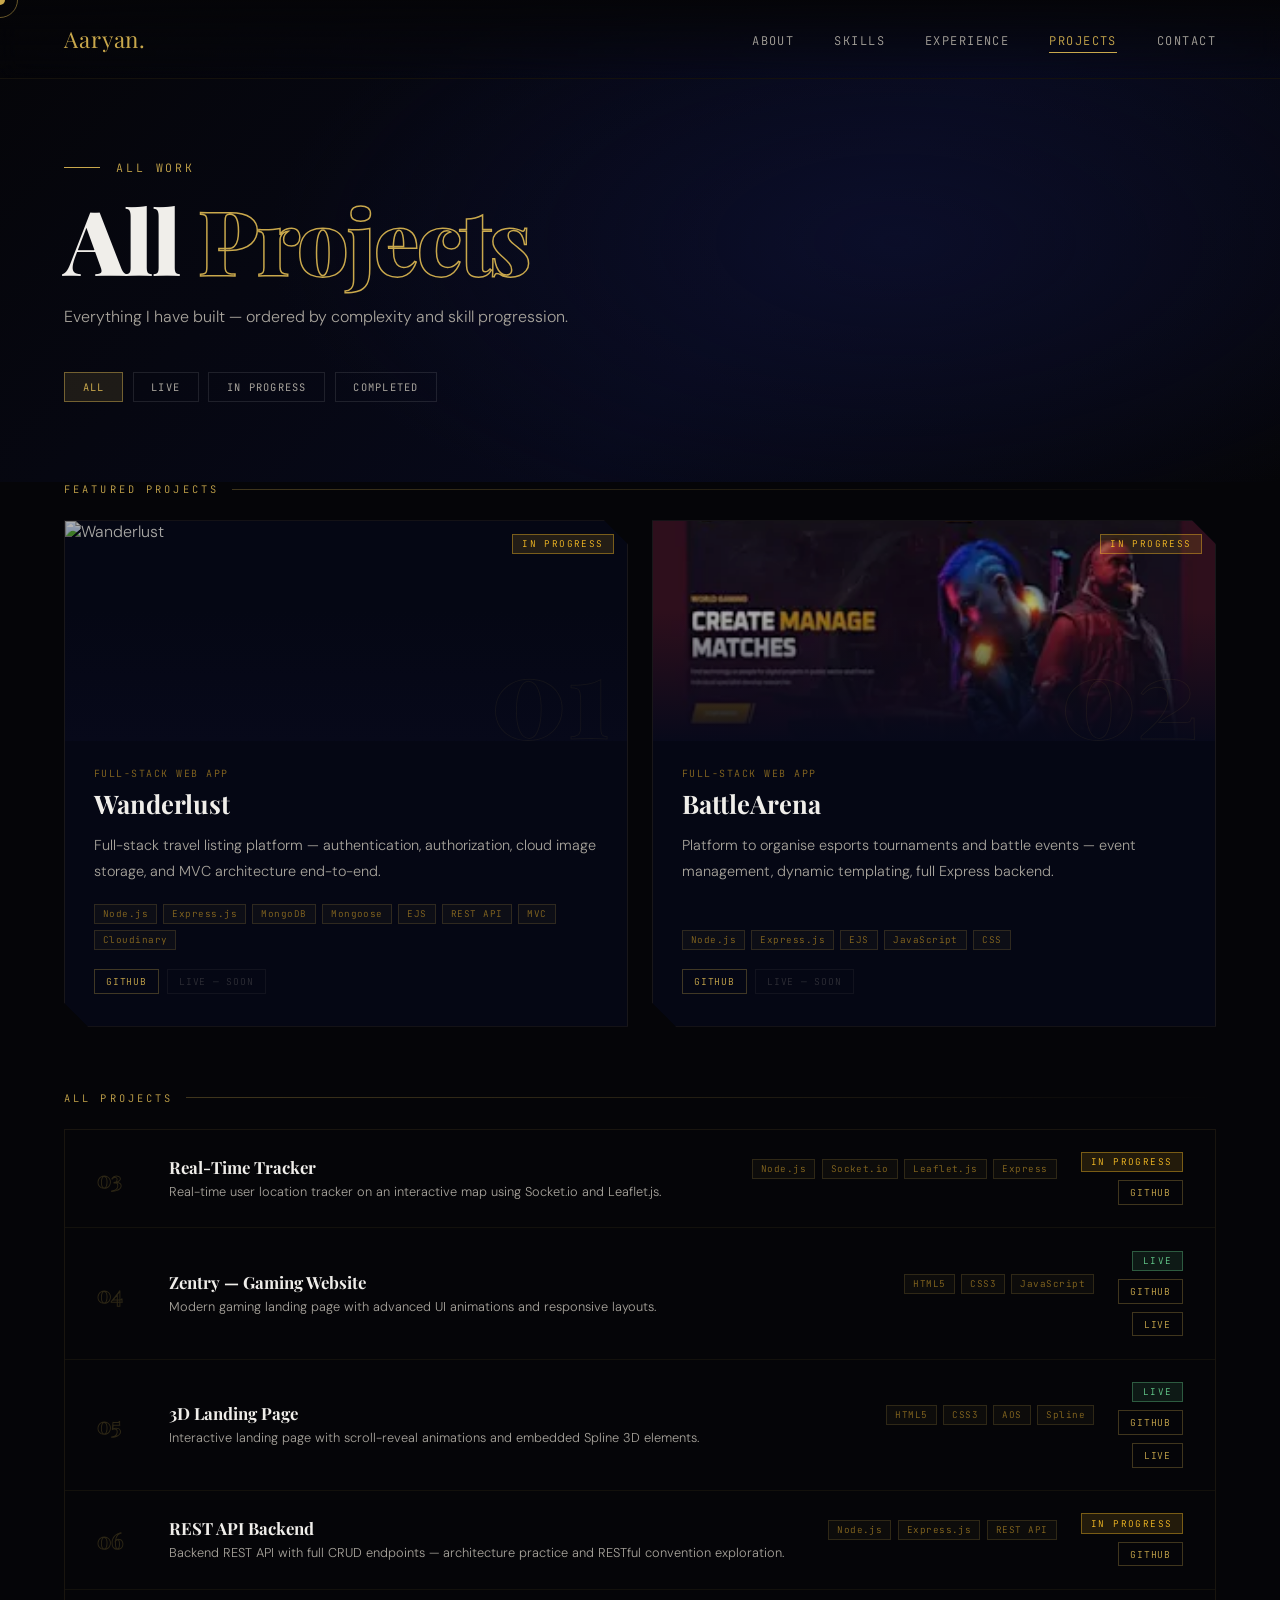
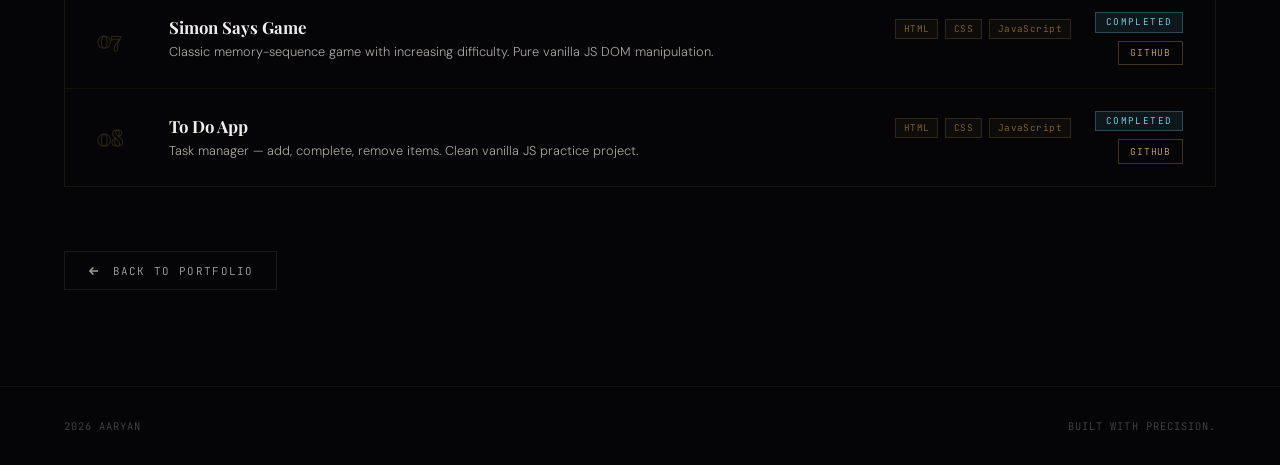
==== projects.html @ 9fdfcfd6 "Initial Portfolio" ====
<!DOCTYPE html>
<html lang="en">
<head>
<meta charset="UTF-8" />
<meta name="description" content="All projects by Aaryan — full-stack apps, frontend experiments, backend practice." />
<meta property="og:title" content="Projects — Aaryan" />
<meta property="og:description" content="Full-stack developer from Haryana. Node.js, MongoDB, React and more." />
<meta property="og:image" content="previews/wanderlust.png" />
<meta property="og:type" content="website" />
<meta name="theme-color" content="#050508" />
<link rel="icon" type="image/x-icon" href="favicon.ico">
<link rel="icon" type="image/png" sizes="32x32" href="favicon-32x32.png">
<link rel="icon" type="image/png" sizes="16x16" href="favicon-16x16.png">
<link rel="apple-touch-icon" sizes="180x180" href="apple-touch-icon.png">
<meta name="viewport" content="width=device-width, initial-scale=1.0"/>
<title>Projects — Aaryan</title>
<link rel="preconnect" href="https://fonts.googleapis.com">
<link href="https://fonts.googleapis.com/css2?family=Playfair+Display:wght@700;900&family=DM+Sans:wght@300;400;500&family=JetBrains+Mono:wght@400;700&display=swap" rel="stylesheet">
<link rel="stylesheet" href="projects.css">
</head>
<body>
<div class="cursor" id="cursor"></div>
<div class="cursor-ring" id="cursorRing"></div>
<nav>
  <a href="index.html" class="nav-logo">Aaryan.</a>
  <ul class="nav-links">
    <li><a href="index.html#about">About</a></li>
    <li><a href="index.html#skills">Skills</a></li>
    <li><a href="index.html#experience">Experience</a></li>
    <li><a href="index.html#projects" class="nav-active">Projects</a></li>
    <li><a href="index.html#contact">Contact</a></li>
  </ul>
</nav>
<button class="hamburger" id="hamburger"><span></span><span></span><span></span></button>
<div class="nav-overlay" id="navOverlay">
  <a href="index.html" onclick="closeMenu()">Home</a>
  <a href="index.html#about" onclick="closeMenu()">About</a>
  <a href="index.html#skills" onclick="closeMenu()">Skills</a>
  <a href="index.html#experience" onclick="closeMenu()">Experience</a>
  <a href="index.html#projects" onclick="closeMenu()">Projects</a>
  <a href="index.html#contact" onclick="closeMenu()">Contact</a>
  <div class="overlay-footer">Aaryan — Portfolio</div>
</div>
<div class="page-hero">
  <div class="page-hero-bg"></div>
  <div class="page-hero-content">
    <div class="page-eyebrow">All Work</div>
    <h1 class="page-title">All <em>Projects</em></h1>
    <p class="page-sub">Everything I have built — ordered by complexity and skill progression.</p>
    <div class="filter-bar">
      <button class="filter-btn active" data-filter="all">All</button>
      <button class="filter-btn" data-filter="live">Live</button>
      <button class="filter-btn" data-filter="in-progress">In Progress</button>
      <button class="filter-btn" data-filter="completed">Completed</button>
    </div>
  </div>
</div>
<div class="page-wrap">
  <div class="sec-label reveal">Featured Projects</div>
  <div class="featured-grid">

    <div class="feat-card reveal" data-status="in-progress">
      <div class="feat-img">
        <img src="previews/wanderlust.png" alt="Wanderlust" />
        <div class="feat-img-fade"></div>
        <span class="s-badge wip">In Progress</span>
        <div class="feat-ghost">01</div>
      </div>
      <div class="feat-body">
        <div class="feat-meta">Full-Stack Web App</div>
        <div class="feat-title">Wanderlust</div>
        <p class="feat-desc">Full-stack travel listing platform — authentication, authorization, cloud image storage, and MVC architecture end-to-end.</p>
        <div class="tags">
          <span class="tag">Node.js</span><span class="tag">Express.js</span><span class="tag">MongoDB</span>
          <span class="tag">Mongoose</span><span class="tag">EJS</span><span class="tag">REST API</span>
          <span class="tag">MVC</span><span class="tag">Cloudinary</span>
        </div>
        <div class="links">
          <a href="https://github.com/ryan-4u/WanderLust" target="_blank" class="lbtn">GitHub</a>
          <span class="lbtn-off">Live — Soon</span>
        </div>
      </div>
    </div>

    <div class="feat-card reveal reveal-delay-1" data-status="in-progress">
      <div class="feat-img">
        <img src="previews/battlearena.webp" alt="BattleArena" />
        <div class="feat-img-fade"></div>
        <span class="s-badge wip">In Progress</span>
        <div class="feat-ghost">02</div>
      </div>
      <div class="feat-body">
        <div class="feat-meta">Full-Stack Web App</div>
        <div class="feat-title">BattleArena</div>
        <p class="feat-desc">Platform to organise esports tournaments and battle events — event management, dynamic templating, full Express backend.</p>
        <div class="tags">
          <span class="tag">Node.js</span><span class="tag">Express.js</span>
          <span class="tag">EJS</span><span class="tag">JavaScript</span><span class="tag">CSS</span>
        </div>
        <div class="links">
          <a href="https://github.com/ryan-4u/BattleArena" target="_blank" class="lbtn">GitHub</a>
          <span class="lbtn-off">Live — Soon</span>
        </div>
      </div>
    </div>

  </div>
  <div class="sec-label reveal" style="margin-top:4rem;">All Projects</div>
  <div class="proj-list">

    <div class="proj-row reveal" data-status="in-progress">
      <div class="row-num">03</div>
      <div class="row-main">
        <div class="row-title">Real-Time Tracker</div>
        <div class="row-desc">Real-time user location tracker on an interactive map using Socket.io and Leaflet.js.</div>
      </div>
      <div class="row-tags"><span class="tag">Node.js</span><span class="tag">Socket.io</span><span class="tag">Leaflet.js</span><span class="tag">Express</span></div>
      <div class="row-right">
        <span class="s-badge wip">In Progress</span>
        <a href="https://github.com/ryan-4u/Real-Time-Tracker" target="_blank" class="lbtn">GitHub</a>
      </div>
    </div>

    <div class="proj-row reveal reveal-delay-1" data-status="live">
      <div class="row-num">04</div>
      <div class="row-main">
        <div class="row-title">Zentry — Gaming Website</div>
        <div class="row-desc">Modern gaming landing page with advanced UI animations and responsive layouts.</div>
      </div>
      <div class="row-tags"><span class="tag">HTML5</span><span class="tag">CSS3</span><span class="tag">JavaScript</span></div>
      <div class="row-right">
        <span class="s-badge done">Live</span>
        <a href="https://github.com/ryan-4u/Zentry-Gaming-Website" target="_blank" class="lbtn">GitHub</a>
        <a href="https://zentry-2022.netlify.app/" target="_blank" class="lbtn">Live</a>
      </div>
    </div>

    <div class="proj-row reveal reveal-delay-2" data-status="live">
      <div class="row-num">05</div>
      <div class="row-main">
        <div class="row-title">3D Landing Page</div>
        <div class="row-desc">Interactive landing page with scroll-reveal animations and embedded Spline 3D elements.</div>
      </div>
      <div class="row-tags"><span class="tag">HTML5</span><span class="tag">CSS3</span><span class="tag">AOS</span><span class="tag">Spline</span></div>
      <div class="row-right">
        <span class="s-badge done">Live</span>
        <a href="https://github.com/ryan-4u/3D_elemen" target="_blank" class="lbtn">GitHub</a>
        <a href="https://3d-element-page.netlify.app/" target="_blank" class="lbtn">Live</a>
      </div>
    </div>

    <div class="proj-row reveal reveal-delay-3" data-status="in-progress">
      <div class="row-num">06</div>
      <div class="row-main">
        <div class="row-title">REST API Backend</div>
        <div class="row-desc">Backend REST API with full CRUD endpoints — architecture practice and RESTful convention exploration.</div>
      </div>
      <div class="row-tags"><span class="tag">Node.js</span><span class="tag">Express.js</span><span class="tag">REST API</span></div>
      <div class="row-right">
        <span class="s-badge wip">In Progress</span>
        <a href="https://github.com/ryan-4u/Web-Dev/tree/main/Backend/REST" target="_blank" class="lbtn">GitHub</a>
      </div>
    </div>

    <div class="proj-row reveal reveal-delay-4" data-status="completed">
      <div class="row-num">07</div>
      <div class="row-main">
        <div class="row-title">Simon Says Game</div>
        <div class="row-desc">Classic memory-sequence game with increasing difficulty. Pure vanilla JS DOM manipulation.</div>
      </div>
      <div class="row-tags"><span class="tag">HTML</span><span class="tag">CSS</span><span class="tag">JavaScript</span></div>
      <div class="row-right">
        <span class="s-badge comp">Completed</span>
        <a href="https://github.com/ryan-4u/Web-Dev/tree/main/Mini_Projects/Simon%20Says%20Game" target="_blank" class="lbtn">GitHub</a>
      </div>
    </div>

    <div class="proj-row reveal reveal-delay-5" data-status="completed">
      <div class="row-num">08</div>
      <div class="row-main">
        <div class="row-title">To Do App</div>
        <div class="row-desc">Task manager — add, complete, remove items. Clean vanilla JS practice project.</div>
      </div>
      <div class="row-tags"><span class="tag">HTML</span><span class="tag">CSS</span><span class="tag">JavaScript</span></div>
      <div class="row-right">
        <span class="s-badge comp">Completed</span>
        <a href="https://github.com/ryan-4u/Web-Dev/tree/main/Mini_Projects/To%20Do%20App" target="_blank" class="lbtn">GitHub</a>
      </div>
    </div>

  </div>
  <div class="back-wrap reveal">
  <a href="index.html" class="back-btn">
    <svg width="14" height="14" viewBox="0 0 24 24" fill="none" stroke="currentColor" stroke-width="2.5"><polyline points="19 12 5 12"/><polyline points="11 6 5 12 11 18"/></svg>
    Back to Portfolio
  </a>
</div>
</div>
<footer class="page-footer">
  <span>2026 Aaryan</span><span>Built with precision.</span>
</footer>
<script src="projects.js"></script>
</body>
</html>
---- projects.css ----
:root{--black:#050508;--navy-deep:#07091a;--gold:#c9a84c;--gold-bright:#f0c96b;--gold-dim:#8a6a20;--white:#f0eeea;--white-dim:#a8a49c;--font-display:'Playfair Display',serif;--font-body:'DM Sans',sans-serif;--font-mono:'JetBrains Mono',monospace}
*,*::before,*::after{margin:0;padding:0;box-sizing:border-box}
html{scroll-behavior:smooth}
body{background:var(--black);color:var(--white);font-family:var(--font-body);font-weight:300;overflow-x:hidden;cursor:none}
.cursor{width:10px;height:10px;background:var(--gold);border-radius:50%;position:fixed;top:0;left:0;pointer-events:none;z-index:99999;transform:translate(-50%,-50%)}
.cursor-ring{width:36px;height:36px;border:1.5px solid var(--gold);border-radius:50%;position:fixed;top:0;left:0;pointer-events:none;z-index:99998;transform:translate(-50%,-50%);opacity:0.5;transition:transform 0.15s}
@media(hover:none)and(pointer:coarse){.cursor,.cursor-ring{display:none!important}body{cursor:auto}a,button{cursor:pointer}}
nav{position:fixed;top:0;left:0;right:0;z-index:900;display:flex;justify-content:space-between;align-items:center;padding:1.5rem 5%;background:linear-gradient(to bottom,rgba(5,5,8,0.95),transparent);backdrop-filter:blur(12px);border-bottom:1px solid rgba(201,168,76,0.08)}
.nav-logo{font-family:var(--font-display);font-size:1.4rem;color:var(--gold);letter-spacing:0.04em;text-decoration:none}
.nav-links{display:flex;gap:2.5rem;list-style:none}
.nav-links a{font-family:var(--font-mono);font-size:0.75rem;letter-spacing:0.12em;text-transform:uppercase;color:var(--white-dim);text-decoration:none;transition:color 0.3s;position:relative}
.nav-links a::after{content:'';position:absolute;bottom:-4px;left:0;width:0;height:1px;background:var(--gold);transition:width 0.3s}
.nav-links a:hover,.nav-links a.nav-active{color:var(--gold)}
.nav-links a:hover::after,.nav-links a.nav-active::after{width:100%}
.hamburger{display:none;flex-direction:column;justify-content:center;gap:5px;width:36px;height:36px;cursor:none;position:fixed;top:1.4rem;right:5%;background:none;border:none;outline:none;padding:0;z-index:99999}
.hamburger span{display:block;height:1.5px;background:var(--gold);transition:all 0.4s cubic-bezier(0.23,1,0.32,1);transform-origin:center}
.hamburger.open span:nth-child(1){transform:translateY(6.5px) rotate(45deg)}
.hamburger.open span:nth-child(2){opacity:0;transform:scaleX(0)}
.hamburger.open span:nth-child(3){transform:translateY(-6.5px) rotate(-45deg)}
@media(max-width:900px){.hamburger{display:flex}.nav-links{display:none}}
.nav-overlay{position:fixed;inset:0;background:rgba(5,5,8,0.97);z-index:9000;display:flex;flex-direction:column;justify-content:center;align-items:center;opacity:0;pointer-events:none;transition:opacity 0.4s}
.nav-overlay.open{opacity:1;pointer-events:all}
.nav-overlay a{font-family:var(--font-display);font-size:clamp(2.5rem,10vw,4rem);font-weight:900;color:var(--white);text-decoration:none;padding:0.4rem 0;transform:translateY(30px);opacity:0;transition:color 0.3s,transform 0.5s cubic-bezier(0.23,1,0.32,1),opacity 0.5s}
.nav-overlay.open a{transform:translateY(0);opacity:1}
.nav-overlay.open a:nth-child(1){transition-delay:0.05s}.nav-overlay.open a:nth-child(2){transition-delay:0.1s}.nav-overlay.open a:nth-child(3){transition-delay:0.15s}.nav-overlay.open a:nth-child(4){transition-delay:0.2s}.nav-overlay.open a:nth-child(5){transition-delay:0.25s}.nav-overlay.open a:nth-child(6){transition-delay:0.3s}
.nav-overlay a:hover{color:var(--gold)}
.overlay-footer{position:absolute;bottom:2.5rem;font-family:var(--font-mono);font-size:0.65rem;letter-spacing:0.2em;text-transform:uppercase;color:var(--gold-dim)}
.page-hero{position:relative;padding:10rem 5% 5rem;overflow:hidden}
.page-hero-bg{position:absolute;inset:0;background:radial-gradient(ellipse 70% 90% at 70% 50%,rgba(13,16,48,0.7) 0%,transparent 70%),linear-gradient(135deg,var(--black) 0%,var(--navy-deep) 60%,var(--black) 100%)}
.page-hero-content{position:relative;z-index:2;max-width:700px}
.page-eyebrow{font-family:var(--font-mono);font-size:0.72rem;letter-spacing:0.25em;color:var(--gold);text-transform:uppercase;margin-bottom:1.2rem;display:flex;align-items:center;gap:1rem;animation:fadeUp 0.7s 0.2s both}
.page-eyebrow::before{content:'';display:block;width:36px;height:1px;background:var(--gold)}
.page-title{font-family:var(--font-display);font-size:clamp(3rem,7vw,6rem);font-weight:900;line-height:1;letter-spacing:-0.02em;color:var(--white);margin-bottom:1.2rem;animation:fadeUp 0.7s 0.35s both}
.page-title em{font-style:normal;color:transparent;-webkit-text-stroke:1.5px var(--gold)}
.page-sub{font-size:1rem;line-height:1.8;color:var(--white-dim);max-width:520px;margin-bottom:2.5rem;animation:fadeUp 0.7s 0.5s both}
.filter-bar{display:flex;gap:0.6rem;flex-wrap:wrap;animation:fadeUp 0.7s 0.65s both}
.filter-btn{font-family:var(--font-mono);font-size:0.65rem;letter-spacing:0.12em;text-transform:uppercase;padding:0.45rem 1.1rem;background:transparent;color:var(--white-dim);border:1px solid rgba(255,255,255,0.1);cursor:none;transition:all 0.25s}
.filter-btn:hover{color:var(--gold);border-color:rgba(201,168,76,0.35)}
.filter-btn.active{background:rgba(201,168,76,0.12);color:var(--gold);border-color:rgba(201,168,76,0.5)}
.page-wrap{padding:0 5% 6rem;max-width:1300px;margin:0 auto}
.sec-label{font-family:var(--font-mono);font-size:0.65rem;letter-spacing:0.3em;text-transform:uppercase;color:var(--gold);margin-bottom:1.5rem;display:flex;align-items:center;gap:0.8rem}
.sec-label::after{content:'';flex:1;height:1px;background:linear-gradient(to right,rgba(201,168,76,0.3),transparent)}
.featured-grid{display:grid;grid-template-columns:1fr 1fr;gap:1.5rem}
.feat-card{background:rgba(7,9,26,0.7);border:1px solid rgba(201,168,76,0.1);clip-path:polygon(0 0,calc(100% - 24px) 0,100% 24px,100% 100%,24px 100%,0 calc(100% - 24px));overflow:hidden;position:relative;display:flex;flex-direction:column;transition:border-color 0.3s,background 0.3s}
.feat-card::before{content:'';position:absolute;top:0;left:0;width:3px;height:0;background:linear-gradient(to bottom,var(--gold),transparent);transition:height 0.4s;z-index:1}
.feat-card:hover{border-color:rgba(201,168,76,0.4);background:rgba(13,16,48,0.85)}
.feat-card:hover::before{height:100%}
.feat-img{position:relative;width:100%;height:220px;overflow:hidden}
.feat-img img{width:100%;height:100%;object-fit:cover;display:block;transition:transform 0.6s;filter:brightness(0.7)}
.feat-card:hover .feat-img img{transform:scale(1.04);filter:brightness(0.85)}
.feat-img-fade{position:absolute;inset:0;background:linear-gradient(to bottom,transparent 40%,rgba(7,9,26,0.98) 100%)}
.feat-ghost{position:absolute;bottom:-0.5rem;right:1rem;font-family:var(--font-display);font-size:7rem;font-weight:900;line-height:1;color:transparent;-webkit-text-stroke:1px rgba(201,168,76,0.07);pointer-events:none;user-select:none;z-index:0}
.feat-body{padding:1.6rem 1.8rem 2rem;flex:1;display:flex;flex-direction:column}
.feat-meta{font-family:var(--font-mono);font-size:0.62rem;letter-spacing:0.15em;text-transform:uppercase;color:var(--gold-dim);margin-bottom:0.4rem}
.feat-title{font-family:var(--font-display);font-size:1.6rem;font-weight:700;color:var(--white);margin-bottom:0.8rem;transition:color 0.3s}
.feat-card:hover .feat-title{color:var(--gold-bright)}
.feat-desc{font-size:0.9rem;line-height:1.8;color:var(--white-dim);margin-bottom:1.2rem;flex:1}
.proj-list{display:flex;flex-direction:column;border:1px solid rgba(201,168,76,0.1);overflow:hidden}
.proj-row{display:grid;grid-template-columns:3rem 1fr auto auto;gap:1.5rem;align-items:center;padding:1.4rem 2rem;border-bottom:1px solid rgba(201,168,76,0.07);transition:background 0.25s;position:relative}
.proj-row:last-child{border-bottom:none}
.proj-row::before{content:'';position:absolute;left:0;top:0;bottom:0;width:2px;background:var(--gold);transform:scaleY(0);transform-origin:top;transition:transform 0.3s}
.proj-row:hover{background:rgba(13,16,48,0.6)}
.proj-row:hover::before{transform:scaleY(1)}
.row-num{font-family:var(--font-display);font-size:1.4rem;font-weight:700;color:transparent;-webkit-text-stroke:1px rgba(201,168,76,0.2);transition:-webkit-text-stroke-color 0.3s}
.proj-row:hover .row-num{-webkit-text-stroke-color:rgba(201,168,76,0.7)}
.row-title{font-family:var(--font-display);font-size:1.05rem;font-weight:700;color:var(--white);margin-bottom:0.25rem;transition:color 0.3s}
.proj-row:hover .row-title{color:var(--gold-bright)}
.row-desc{font-size:0.8rem;color:var(--white-dim);line-height:1.5}
.row-tags{display:flex;flex-wrap:wrap;gap:0.35rem;justify-content:flex-end}
.row-right{display:flex;flex-direction:column;gap:0.5rem;align-items:flex-end;flex-shrink:0;flex-wrap: wrap;}
.s-badge{font-family:var(--font-mono);font-size:0.58rem;letter-spacing:0.15em;text-transform:uppercase;padding:0.2rem 0.6rem}
.feat-img .s-badge{position:absolute;top:0.8rem;right:0.8rem;z-index:2}
.s-badge.wip{background:rgba(251,191,36,0.12);border:1px solid rgba(251,191,36,0.4);color:#fbbf24}
.s-badge.done{background:rgba(104,211,145,0.1);border:1px solid rgba(104,211,145,0.35);color:#68d391}
.s-badge.comp{background:rgba(118,228,247,0.08);border:1px solid rgba(118,228,247,0.25);color:#76e4f7}
.tags,.row-tags{display:flex;flex-wrap:wrap;gap:0.4rem;margin-bottom:1.2rem}
.tag{font-family:var(--font-mono);font-size:0.58rem;padding:0.18rem 0.5rem;border:1px solid rgba(201,168,76,0.18);color:var(--gold-dim);letter-spacing:0.05em;background:rgba(201,168,76,0.04);transition:all 0.2s}
.tag:hover{border-color:var(--gold);color:var(--gold-bright);background:rgba(201,168,76,0.1)}
.links{display:flex;gap:0.5rem;flex-wrap:wrap}
.lbtn{display:inline-flex;align-items:center;gap:0.35rem;font-family:var(--font-mono);font-size:0.6rem;letter-spacing:0.08em;text-transform:uppercase;text-decoration:none;color:var(--gold);border:1px solid rgba(201,168,76,0.3);padding:0.3rem 0.7rem;transition:all 0.25s;white-space:nowrap;cursor:none}
.lbtn:hover{background:rgba(201,168,76,0.1);border-color:var(--gold)}
.lbtn-off{display:inline-flex;align-items:center;font-family:var(--font-mono);font-size:0.6rem;letter-spacing:0.08em;text-transform:uppercase;color:rgba(168,164,156,0.25);border:1px solid rgba(168,164,156,0.08);padding:0.3rem 0.7rem;white-space:nowrap}
.back-wrap{margin-top:4rem}
.back-btn{display:inline-flex;align-items:center;gap:0.7rem;font-family:var(--font-mono);font-size:0.68rem;letter-spacing:0.12em;text-transform:uppercase;text-decoration:none;color:var(--white-dim);border:1px solid rgba(255,255,255,0.08);padding:0.7rem 1.4rem;transition:all 0.3s;cursor:none}
.back-btn:hover{color:var(--gold);border-color:rgba(201,168,76,0.35)}
.page-footer{padding:2rem 5%;border-top:1px solid rgba(201,168,76,0.08);display:flex;justify-content:space-between;align-items:center;font-family:var(--font-mono);font-size:0.65rem;letter-spacing:0.1em;color:rgba(168,164,156,0.4);text-transform:uppercase}
@keyframes fadeUp{from{opacity:0;transform:translateY(24px)}to{opacity:1;transform:translateY(0)}}
@media(max-width:900px){.featured-grid{grid-template-columns:1fr}.proj-row{grid-template-columns:2.5rem 1fr}.row-tags{display:none}.row-right{flex-direction:row;align-items:center;grid-column:2}}
@media(max-width:600px){.feat-img{height:180px}.proj-row{padding:1.2rem 1.4rem}.page-footer{flex-direction:column;gap:0.5rem;text-align:center}}

.reveal {
  opacity: 0;
  transform: translateY(28px);
  transition: opacity 0.65s cubic-bezier(0.23,1,0.32,1),
              transform 0.65s cubic-bezier(0.23,1,0.32,1);
}
.reveal.revealed {
  opacity: 1;
  transform: translateY(0);
}
.reveal-delay-1 { transition-delay: 0.1s; }
.reveal-delay-2 { transition-delay: 0.2s; }
.reveal-delay-3 { transition-delay: 0.3s; }
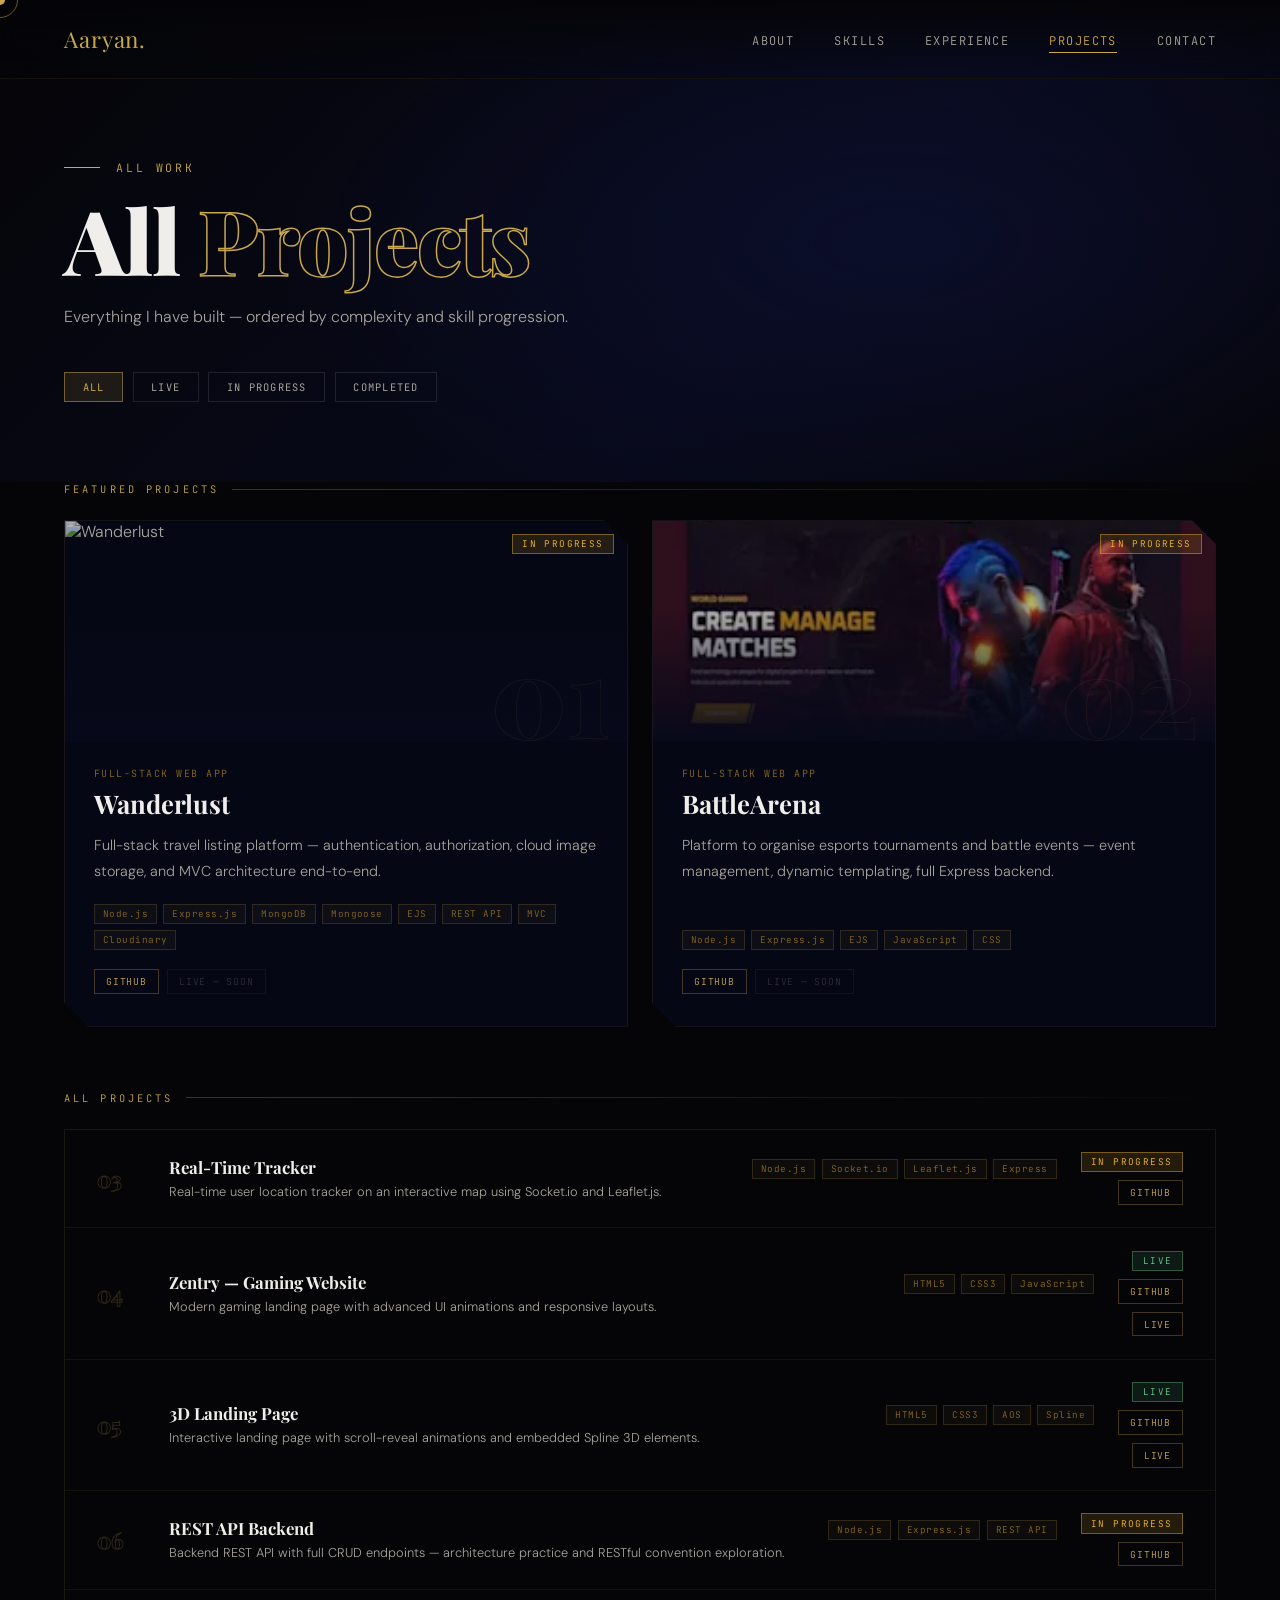
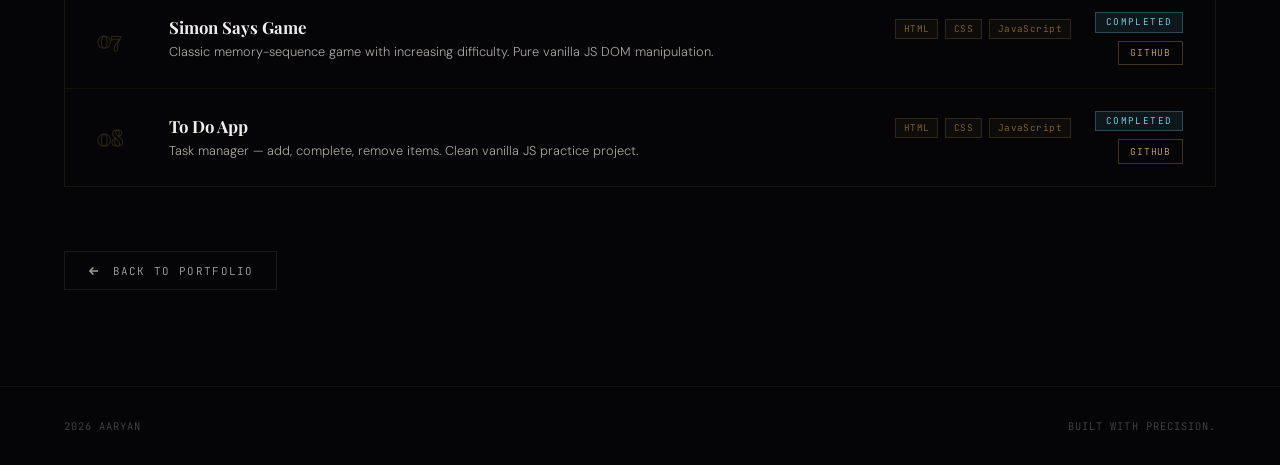
==== commit 1fcf78bc: "fix:Project Filter" ====
--- a/projects.html
+++ b/projects.html
@@ -5,8 +5,9 @@
 <meta name="description" content="All projects by Aaryan — full-stack apps, frontend experiments, backend practice." />
 <meta property="og:title" content="Projects — Aaryan" />
 <meta property="og:description" content="Full-stack developer from Haryana. Node.js, MongoDB, React and more." />
-<meta property="og:image" content="previews/wanderlust.png" />
+<meta property="og:image" content="https://aaryan-aggrawa-v1.netlify.app/previews/og-image.png" />
 <meta property="og:type" content="website" />
+<meta property="og:url" content="https://aaryan-aggrawa-v1.netlify.app/" />
 <meta name="theme-color" content="#050508" />
 <link rel="icon" type="image/x-icon" href="favicon.ico">
 <link rel="icon" type="image/png" sizes="32x32" href="favicon-32x32.png">
@@ -56,7 +57,7 @@
   </div>
 </div>
 <div class="page-wrap">
-  <div class="sec-label reveal">Featured Projects</div>
+  <div class="sec-label reveal featured-label">Featured Projects</div>
   <div class="featured-grid">
 
     <div class="feat-card reveal" data-status="in-progress">
--- a/projects.css
+++ b/projects.css
@@ -1,103 +1,534 @@
-:root{--black:#050508;--navy-deep:#07091a;--gold:#c9a84c;--gold-bright:#f0c96b;--gold-dim:#8a6a20;--white:#f0eeea;--white-dim:#a8a49c;--font-display:'Playfair Display',serif;--font-body:'DM Sans',sans-serif;--font-mono:'JetBrains Mono',monospace}
-*,*::before,*::after{margin:0;padding:0;box-sizing:border-box}
-html{scroll-behavior:smooth}
-body{background:var(--black);color:var(--white);font-family:var(--font-body);font-weight:300;overflow-x:hidden;cursor:none}
-.cursor{width:10px;height:10px;background:var(--gold);border-radius:50%;position:fixed;top:0;left:0;pointer-events:none;z-index:99999;transform:translate(-50%,-50%)}
-.cursor-ring{width:36px;height:36px;border:1.5px solid var(--gold);border-radius:50%;position:fixed;top:0;left:0;pointer-events:none;z-index:99998;transform:translate(-50%,-50%);opacity:0.5;transition:transform 0.15s}
-@media(hover:none)and(pointer:coarse){.cursor,.cursor-ring{display:none!important}body{cursor:auto}a,button{cursor:pointer}}
-nav{position:fixed;top:0;left:0;right:0;z-index:900;display:flex;justify-content:space-between;align-items:center;padding:1.5rem 5%;background:linear-gradient(to bottom,rgba(5,5,8,0.95),transparent);backdrop-filter:blur(12px);border-bottom:1px solid rgba(201,168,76,0.08)}
-.nav-logo{font-family:var(--font-display);font-size:1.4rem;color:var(--gold);letter-spacing:0.04em;text-decoration:none}
-.nav-links{display:flex;gap:2.5rem;list-style:none}
-.nav-links a{font-family:var(--font-mono);font-size:0.75rem;letter-spacing:0.12em;text-transform:uppercase;color:var(--white-dim);text-decoration:none;transition:color 0.3s;position:relative}
-.nav-links a::after{content:'';position:absolute;bottom:-4px;left:0;width:0;height:1px;background:var(--gold);transition:width 0.3s}
-.nav-links a:hover,.nav-links a.nav-active{color:var(--gold)}
-.nav-links a:hover::after,.nav-links a.nav-active::after{width:100%}
-.hamburger{display:none;flex-direction:column;justify-content:center;gap:5px;width:36px;height:36px;cursor:none;position:fixed;top:1.4rem;right:5%;background:none;border:none;outline:none;padding:0;z-index:99999}
-.hamburger span{display:block;height:1.5px;background:var(--gold);transition:all 0.4s cubic-bezier(0.23,1,0.32,1);transform-origin:center}
-.hamburger.open span:nth-child(1){transform:translateY(6.5px) rotate(45deg)}
-.hamburger.open span:nth-child(2){opacity:0;transform:scaleX(0)}
-.hamburger.open span:nth-child(3){transform:translateY(-6.5px) rotate(-45deg)}
-@media(max-width:900px){.hamburger{display:flex}.nav-links{display:none}}
-.nav-overlay{position:fixed;inset:0;background:rgba(5,5,8,0.97);z-index:9000;display:flex;flex-direction:column;justify-content:center;align-items:center;opacity:0;pointer-events:none;transition:opacity 0.4s}
-.nav-overlay.open{opacity:1;pointer-events:all}
-.nav-overlay a{font-family:var(--font-display);font-size:clamp(2.5rem,10vw,4rem);font-weight:900;color:var(--white);text-decoration:none;padding:0.4rem 0;transform:translateY(30px);opacity:0;transition:color 0.3s,transform 0.5s cubic-bezier(0.23,1,0.32,1),opacity 0.5s}
-.nav-overlay.open a{transform:translateY(0);opacity:1}
-.nav-overlay.open a:nth-child(1){transition-delay:0.05s}.nav-overlay.open a:nth-child(2){transition-delay:0.1s}.nav-overlay.open a:nth-child(3){transition-delay:0.15s}.nav-overlay.open a:nth-child(4){transition-delay:0.2s}.nav-overlay.open a:nth-child(5){transition-delay:0.25s}.nav-overlay.open a:nth-child(6){transition-delay:0.3s}
-.nav-overlay a:hover{color:var(--gold)}
-.overlay-footer{position:absolute;bottom:2.5rem;font-family:var(--font-mono);font-size:0.65rem;letter-spacing:0.2em;text-transform:uppercase;color:var(--gold-dim)}
-.page-hero{position:relative;padding:10rem 5% 5rem;overflow:hidden}
-.page-hero-bg{position:absolute;inset:0;background:radial-gradient(ellipse 70% 90% at 70% 50%,rgba(13,16,48,0.7) 0%,transparent 70%),linear-gradient(135deg,var(--black) 0%,var(--navy-deep) 60%,var(--black) 100%)}
-.page-hero-content{position:relative;z-index:2;max-width:700px}
-.page-eyebrow{font-family:var(--font-mono);font-size:0.72rem;letter-spacing:0.25em;color:var(--gold);text-transform:uppercase;margin-bottom:1.2rem;display:flex;align-items:center;gap:1rem;animation:fadeUp 0.7s 0.2s both}
-.page-eyebrow::before{content:'';display:block;width:36px;height:1px;background:var(--gold)}
-.page-title{font-family:var(--font-display);font-size:clamp(3rem,7vw,6rem);font-weight:900;line-height:1;letter-spacing:-0.02em;color:var(--white);margin-bottom:1.2rem;animation:fadeUp 0.7s 0.35s both}
-.page-title em{font-style:normal;color:transparent;-webkit-text-stroke:1.5px var(--gold)}
-.page-sub{font-size:1rem;line-height:1.8;color:var(--white-dim);max-width:520px;margin-bottom:2.5rem;animation:fadeUp 0.7s 0.5s both}
-.filter-bar{display:flex;gap:0.6rem;flex-wrap:wrap;animation:fadeUp 0.7s 0.65s both}
-.filter-btn{font-family:var(--font-mono);font-size:0.65rem;letter-spacing:0.12em;text-transform:uppercase;padding:0.45rem 1.1rem;background:transparent;color:var(--white-dim);border:1px solid rgba(255,255,255,0.1);cursor:none;transition:all 0.25s}
-.filter-btn:hover{color:var(--gold);border-color:rgba(201,168,76,0.35)}
-.filter-btn.active{background:rgba(201,168,76,0.12);color:var(--gold);border-color:rgba(201,168,76,0.5)}
-.page-wrap{padding:0 5% 6rem;max-width:1300px;margin:0 auto}
-.sec-label{font-family:var(--font-mono);font-size:0.65rem;letter-spacing:0.3em;text-transform:uppercase;color:var(--gold);margin-bottom:1.5rem;display:flex;align-items:center;gap:0.8rem}
-.sec-label::after{content:'';flex:1;height:1px;background:linear-gradient(to right,rgba(201,168,76,0.3),transparent)}
-.featured-grid{display:grid;grid-template-columns:1fr 1fr;gap:1.5rem}
-.feat-card{background:rgba(7,9,26,0.7);border:1px solid rgba(201,168,76,0.1);clip-path:polygon(0 0,calc(100% - 24px) 0,100% 24px,100% 100%,24px 100%,0 calc(100% - 24px));overflow:hidden;position:relative;display:flex;flex-direction:column;transition:border-color 0.3s,background 0.3s}
-.feat-card::before{content:'';position:absolute;top:0;left:0;width:3px;height:0;background:linear-gradient(to bottom,var(--gold),transparent);transition:height 0.4s;z-index:1}
-.feat-card:hover{border-color:rgba(201,168,76,0.4);background:rgba(13,16,48,0.85)}
-.feat-card:hover::before{height:100%}
-.feat-img{position:relative;width:100%;height:220px;overflow:hidden}
-.feat-img img{width:100%;height:100%;object-fit:cover;display:block;transition:transform 0.6s;filter:brightness(0.7)}
-.feat-card:hover .feat-img img{transform:scale(1.04);filter:brightness(0.85)}
-.feat-img-fade{position:absolute;inset:0;background:linear-gradient(to bottom,transparent 40%,rgba(7,9,26,0.98) 100%)}
-.feat-ghost{position:absolute;bottom:-0.5rem;right:1rem;font-family:var(--font-display);font-size:7rem;font-weight:900;line-height:1;color:transparent;-webkit-text-stroke:1px rgba(201,168,76,0.07);pointer-events:none;user-select:none;z-index:0}
-.feat-body{padding:1.6rem 1.8rem 2rem;flex:1;display:flex;flex-direction:column}
-.feat-meta{font-family:var(--font-mono);font-size:0.62rem;letter-spacing:0.15em;text-transform:uppercase;color:var(--gold-dim);margin-bottom:0.4rem}
-.feat-title{font-family:var(--font-display);font-size:1.6rem;font-weight:700;color:var(--white);margin-bottom:0.8rem;transition:color 0.3s}
-.feat-card:hover .feat-title{color:var(--gold-bright)}
-.feat-desc{font-size:0.9rem;line-height:1.8;color:var(--white-dim);margin-bottom:1.2rem;flex:1}
-.proj-list{display:flex;flex-direction:column;border:1px solid rgba(201,168,76,0.1);overflow:hidden}
-.proj-row{display:grid;grid-template-columns:3rem 1fr auto auto;gap:1.5rem;align-items:center;padding:1.4rem 2rem;border-bottom:1px solid rgba(201,168,76,0.07);transition:background 0.25s;position:relative}
-.proj-row:last-child{border-bottom:none}
-.proj-row::before{content:'';position:absolute;left:0;top:0;bottom:0;width:2px;background:var(--gold);transform:scaleY(0);transform-origin:top;transition:transform 0.3s}
-.proj-row:hover{background:rgba(13,16,48,0.6)}
-.proj-row:hover::before{transform:scaleY(1)}
-.row-num{font-family:var(--font-display);font-size:1.4rem;font-weight:700;color:transparent;-webkit-text-stroke:1px rgba(201,168,76,0.2);transition:-webkit-text-stroke-color 0.3s}
-.proj-row:hover .row-num{-webkit-text-stroke-color:rgba(201,168,76,0.7)}
-.row-title{font-family:var(--font-display);font-size:1.05rem;font-weight:700;color:var(--white);margin-bottom:0.25rem;transition:color 0.3s}
-.proj-row:hover .row-title{color:var(--gold-bright)}
-.row-desc{font-size:0.8rem;color:var(--white-dim);line-height:1.5}
-.row-tags{display:flex;flex-wrap:wrap;gap:0.35rem;justify-content:flex-end}
-.row-right{display:flex;flex-direction:column;gap:0.5rem;align-items:flex-end;flex-shrink:0;flex-wrap: wrap;}
-.s-badge{font-family:var(--font-mono);font-size:0.58rem;letter-spacing:0.15em;text-transform:uppercase;padding:0.2rem 0.6rem}
-.feat-img .s-badge{position:absolute;top:0.8rem;right:0.8rem;z-index:2}
-.s-badge.wip{background:rgba(251,191,36,0.12);border:1px solid rgba(251,191,36,0.4);color:#fbbf24}
-.s-badge.done{background:rgba(104,211,145,0.1);border:1px solid rgba(104,211,145,0.35);color:#68d391}
-.s-badge.comp{background:rgba(118,228,247,0.08);border:1px solid rgba(118,228,247,0.25);color:#76e4f7}
-.tags,.row-tags{display:flex;flex-wrap:wrap;gap:0.4rem;margin-bottom:1.2rem}
-.tag{font-family:var(--font-mono);font-size:0.58rem;padding:0.18rem 0.5rem;border:1px solid rgba(201,168,76,0.18);color:var(--gold-dim);letter-spacing:0.05em;background:rgba(201,168,76,0.04);transition:all 0.2s}
-.tag:hover{border-color:var(--gold);color:var(--gold-bright);background:rgba(201,168,76,0.1)}
-.links{display:flex;gap:0.5rem;flex-wrap:wrap}
-.lbtn{display:inline-flex;align-items:center;gap:0.35rem;font-family:var(--font-mono);font-size:0.6rem;letter-spacing:0.08em;text-transform:uppercase;text-decoration:none;color:var(--gold);border:1px solid rgba(201,168,76,0.3);padding:0.3rem 0.7rem;transition:all 0.25s;white-space:nowrap;cursor:none}
-.lbtn:hover{background:rgba(201,168,76,0.1);border-color:var(--gold)}
-.lbtn-off{display:inline-flex;align-items:center;font-family:var(--font-mono);font-size:0.6rem;letter-spacing:0.08em;text-transform:uppercase;color:rgba(168,164,156,0.25);border:1px solid rgba(168,164,156,0.08);padding:0.3rem 0.7rem;white-space:nowrap}
-.back-wrap{margin-top:4rem}
-.back-btn{display:inline-flex;align-items:center;gap:0.7rem;font-family:var(--font-mono);font-size:0.68rem;letter-spacing:0.12em;text-transform:uppercase;text-decoration:none;color:var(--white-dim);border:1px solid rgba(255,255,255,0.08);padding:0.7rem 1.4rem;transition:all 0.3s;cursor:none}
-.back-btn:hover{color:var(--gold);border-color:rgba(201,168,76,0.35)}
-.page-footer{padding:2rem 5%;border-top:1px solid rgba(201,168,76,0.08);display:flex;justify-content:space-between;align-items:center;font-family:var(--font-mono);font-size:0.65rem;letter-spacing:0.1em;color:rgba(168,164,156,0.4);text-transform:uppercase}
-@keyframes fadeUp{from{opacity:0;transform:translateY(24px)}to{opacity:1;transform:translateY(0)}}
-@media(max-width:900px){.featured-grid{grid-template-columns:1fr}.proj-row{grid-template-columns:2.5rem 1fr}.row-tags{display:none}.row-right{flex-direction:row;align-items:center;grid-column:2}}
-@media(max-width:600px){.feat-img{height:180px}.proj-row{padding:1.2rem 1.4rem}.page-footer{flex-direction:column;gap:0.5rem;text-align:center}}
-
+:root {
+  --black:       #050508;
+  --navy-deep:   #07091a;
+  --navy:        #0d1030;
+  --gold:        #c9a84c;
+  --gold-bright: #f0c96b;
+  --gold-dim:    #8a6a20;
+  --white:       #f0eeea;
+  --white-dim:   #a8a49c;
+  --font-display: 'Playfair Display', serif;
+  --font-body:    'DM Sans', sans-serif;
+  --font-mono:    'JetBrains Mono', monospace;
+}
+
+*, *::before, *::after { margin: 0; padding: 0; box-sizing: border-box; }
+html { scroll-behavior: smooth; }
+
+body {
+  background: var(--black);
+  color: var(--white);
+  font-family: var(--font-body);
+  font-weight: 300;
+  overflow-x: hidden;
+  cursor: none;
+}
+
+/* ===================== CURSOR ===================== */
+.cursor {
+  width: 10px; height: 10px;
+  background: var(--gold);
+  border-radius: 50%;
+  position: fixed; top: 0; left: 0;
+  pointer-events: none;
+  z-index: 99999;
+  transform: translate(-50%, -50%);
+}
+.cursor-ring {
+  width: 36px; height: 36px;
+  border: 1.5px solid var(--gold);
+  border-radius: 50%;
+  position: fixed; top: 0; left: 0;
+  pointer-events: none;
+  z-index: 99998;
+  transform: translate(-50%, -50%);
+  opacity: 0.5;
+  transition: transform 0.15s;
+}
+
+@media (hover: none) and (pointer: coarse) {
+  .cursor, .cursor-ring { display: none !important; opacity: 0 !important; }
+  body { cursor: auto !important; }
+  * { cursor: auto !important; }
+  a, button { cursor: pointer !important; }
+}
+@media (max-width: 768px) {
+  .cursor, .cursor-ring { display: none !important; opacity: 0 !important; }
+  body { cursor: auto !important; }
+  * { cursor: auto !important; }
+  a, button { cursor: pointer !important; }
+}
+
+/* ===================== NAV ===================== */
+nav {
+  position: fixed; top: 0; left: 0; right: 0;
+  z-index: 900;
+  display: flex; justify-content: space-between; align-items: center;
+  padding: 1.5rem 5%;
+  background: linear-gradient(to bottom, rgba(5,5,8,0.95), transparent);
+  backdrop-filter: blur(12px);
+  border-bottom: 1px solid rgba(201,168,76,0.08);
+}
+
+.nav-logo {
+  font-family: var(--font-display);
+  font-size: 1.4rem;
+  color: var(--gold);
+  letter-spacing: 0.04em;
+  text-decoration: none;
+}
+
+.nav-links { display: flex; gap: 2.5rem; list-style: none; }
+
+.nav-links a {
+  font-family: var(--font-mono);
+  font-size: 0.75rem;
+  letter-spacing: 0.12em;
+  text-transform: uppercase;
+  color: var(--white-dim);
+  text-decoration: none;
+  transition: color 0.3s;
+  position: relative;
+}
+.nav-links a::after {
+  content: '';
+  position: absolute; bottom: -4px; left: 0;
+  width: 0; height: 1px;
+  background: var(--gold);
+  transition: width 0.3s;
+}
+.nav-links a:hover,
+.nav-links a.nav-active { color: var(--gold); }
+.nav-links a:hover::after,
+.nav-links a.nav-active::after { width: 100%; }
+
+/* ===================== HAMBURGER ===================== */
+.hamburger {
+  display: none;
+  flex-direction: column;
+  justify-content: center;
+  gap: 5px;
+  width: 36px; height: 36px;
+  cursor: none;
+  position: fixed; top: 1.4rem; right: 5%;
+  background: none; border: none; outline: none; padding: 0;
+  z-index: 99999;
+}
+.hamburger span {
+  display: block;
+  height: 1.5px;
+  background: var(--gold);
+  transition: all 0.4s cubic-bezier(0.23, 1, 0.32, 1);
+  transform-origin: center;
+}
+.hamburger.open span:nth-child(1) { transform: translateY(6.5px) rotate(45deg); }
+.hamburger.open span:nth-child(2) { opacity: 0; transform: scaleX(0); }
+.hamburger.open span:nth-child(3) { transform: translateY(-6.5px) rotate(-45deg); }
+
+@media (max-width: 900px) {
+  .hamburger { display: flex; }
+  .nav-links  { display: none; }
+}
+
+/* ===================== NAV OVERLAY ===================== */
+.nav-overlay {
+  position: fixed; inset: 0;
+  background: rgba(5,5,8,0.97);
+  z-index: 9000;
+  display: flex; flex-direction: column;
+  justify-content: center; align-items: center;
+  opacity: 0; pointer-events: none;
+  transition: opacity 0.4s ease;
+}
+.nav-overlay::before {
+  content: '';
+  position: absolute; inset: 0;
+  background-image:
+    linear-gradient(rgba(201,168,76,0.04) 1px, transparent 1px),
+    linear-gradient(90deg, rgba(201,168,76,0.04) 1px, transparent 1px);
+  background-size: 60px 60px;
+}
+.nav-overlay.open { opacity: 1; pointer-events: all; }
+
+.nav-overlay a {
+  font-family: var(--font-display);
+  font-size: clamp(2.5rem, 10vw, 4rem);
+  font-weight: 900;
+  color: var(--white);
+  text-decoration: none;
+  letter-spacing: -0.02em;
+  padding: 0.4rem 0;
+  position: relative; z-index: 1;
+  transform: translateY(30px); opacity: 0;
+  transition: color 0.3s, transform 0.5s cubic-bezier(0.23,1,0.32,1), opacity 0.5s;
+}
+.nav-overlay.open a                { transform: translateY(0); opacity: 1; }
+.nav-overlay.open a:nth-child(1)   { transition-delay: 0.05s; }
+.nav-overlay.open a:nth-child(2)   { transition-delay: 0.10s; }
+.nav-overlay.open a:nth-child(3)   { transition-delay: 0.15s; }
+.nav-overlay.open a:nth-child(4)   { transition-delay: 0.20s; }
+.nav-overlay.open a:nth-child(5)   { transition-delay: 0.25s; }
+.nav-overlay.open a:nth-child(6)   { transition-delay: 0.30s; }
+.nav-overlay a:hover { color: var(--gold); }
+
+.overlay-footer {
+  position: absolute; bottom: 2.5rem;
+  font-family: var(--font-mono);
+  font-size: 0.65rem;
+  letter-spacing: 0.2em;
+  text-transform: uppercase;
+  color: var(--gold-dim);
+  z-index: 1;
+}
+
+/* ===================== PAGE HERO ===================== */
+.page-hero {
+  position: relative;
+  padding: 10rem 5% 5rem;
+  overflow: hidden;
+}
+
+.page-hero-bg {
+  position: absolute; inset: 0;
+  background:
+    radial-gradient(ellipse 70% 90% at 70% 50%, rgba(13,16,48,0.7) 0%, transparent 70%),
+    linear-gradient(135deg, var(--black) 0%, var(--navy-deep) 60%, var(--black) 100%);
+}
+
+.page-hero-content {
+  position: relative; z-index: 2;
+  max-width: 700px;
+}
+
+.page-eyebrow {
+  font-family: var(--font-mono);
+  font-size: 0.72rem;
+  letter-spacing: 0.25em;
+  color: var(--gold);
+  text-transform: uppercase;
+  margin-bottom: 1.2rem;
+  display: flex; align-items: center; gap: 1rem;
+  animation: fadeUp 0.7s 0.2s both;
+}
+.page-eyebrow::before {
+  content: '';
+  display: block; width: 36px; height: 1px;
+  background: var(--gold);
+}
+
+.page-title {
+  font-family: var(--font-display);
+  font-size: clamp(3rem, 7vw, 6rem);
+  font-weight: 900;
+  line-height: 1;
+  letter-spacing: -0.02em;
+  color: var(--white);
+  margin-bottom: 1.2rem;
+  animation: fadeUp 0.7s 0.35s both;
+}
+.page-title em {
+  font-style: normal;
+  color: transparent;
+  -webkit-text-stroke: 1.5px var(--gold);
+}
+
+.page-sub {
+  font-size: 1rem;
+  line-height: 1.8;
+  color: var(--white-dim);
+  max-width: 520px;
+  margin-bottom: 2.5rem;
+  animation: fadeUp 0.7s 0.5s both;
+}
+
+/* ===================== FILTER BAR ===================== */
+.filter-bar {
+  display: flex; gap: 0.6rem; flex-wrap: wrap;
+  animation: fadeUp 0.7s 0.65s both;
+}
+
+.filter-btn {
+  font-family: var(--font-mono);
+  font-size: 0.65rem;
+  letter-spacing: 0.12em;
+  text-transform: uppercase;
+  padding: 0.45rem 1.1rem;
+  background: transparent;
+  color: var(--white-dim);
+  border: 1px solid rgba(255,255,255,0.1);
+  cursor: none;
+  transition: all 0.25s;
+}
+.filter-btn:hover {
+  color: var(--gold);
+  border-color: rgba(201,168,76,0.35);
+}
+.filter-btn.active {
+  background: rgba(201,168,76,0.12);
+  color: var(--gold);
+  border-color: rgba(201,168,76,0.5);
+}
+
+/* ===================== PAGE WRAP ===================== */
+.page-wrap {
+  padding: 0 5% 6rem;
+  max-width: 1300px;
+  margin: 0 auto;
+}
+
+.sec-label {
+  font-family: var(--font-mono);
+  font-size: 0.65rem;
+  letter-spacing: 0.3em;
+  text-transform: uppercase;
+  color: var(--gold);
+  margin-bottom: 1.5rem;
+  display: flex; align-items: center; gap: 0.8rem;
+}
+.sec-label::after {
+  content: '';
+  flex: 1; height: 1px;
+  background: linear-gradient(to right, rgba(201,168,76,0.3), transparent);
+}
+
+/* ===================== FEATURED CARDS ===================== */
+.featured-grid {
+  display: grid;
+  grid-template-columns: 1fr 1fr;
+  gap: 1.5rem;
+}
+
+.feat-card {
+  background: rgba(7,9,26,0.7);
+  border: 1px solid rgba(201,168,76,0.1);
+  clip-path: polygon(0 0, calc(100% - 24px) 0, 100% 24px, 100% 100%, 24px 100%, 0 calc(100% - 24px));
+  overflow: hidden;
+  position: relative;
+  display: flex; flex-direction: column;
+  transition: border-color 0.3s, background 0.3s;
+}
+.feat-card::before {
+  content: '';
+  position: absolute; top: 0; left: 0;
+  width: 3px; height: 0;
+  background: linear-gradient(to bottom, var(--gold), transparent);
+  transition: height 0.4s; z-index: 1;
+}
+.feat-card:hover { border-color: rgba(201,168,76,0.4); background: rgba(13,16,48,0.85); }
+.feat-card:hover::before { height: 100%; }
+
+.feat-img {
+  position: relative; width: 100%; height: 220px; overflow: hidden;
+}
+.feat-img img {
+  width: 100%; height: 100%;
+  object-fit: cover; display: block;
+  transition: transform 0.6s;
+  filter: brightness(0.7);
+}
+.feat-card:hover .feat-img img { transform: scale(1.04); filter: brightness(0.85); }
+
+.feat-img-fade {
+  position: absolute; inset: 0;
+  background: linear-gradient(to bottom, transparent 40%, rgba(7,9,26,0.98) 100%);
+}
+
+.feat-ghost {
+  position: absolute; bottom: -0.5rem; right: 1rem;
+  font-family: var(--font-display);
+  font-size: 7rem; font-weight: 900; line-height: 1;
+  color: transparent;
+  -webkit-text-stroke: 1px rgba(201,168,76,0.07);
+  pointer-events: none; user-select: none; z-index: 0;
+}
+
+.feat-body {
+  padding: 1.6rem 1.8rem 2rem;
+  flex: 1; display: flex; flex-direction: column;
+}
+
+.feat-meta {
+  font-family: var(--font-mono);
+  font-size: 0.62rem; letter-spacing: 0.15em;
+  text-transform: uppercase; color: var(--gold-dim);
+  margin-bottom: 0.4rem;
+}
+
+.feat-title {
+  font-family: var(--font-display);
+  font-size: 1.6rem; font-weight: 700;
+  color: var(--white); margin-bottom: 0.8rem;
+  transition: color 0.3s;
+}
+.feat-card:hover .feat-title { color: var(--gold-bright); }
+
+.feat-desc {
+  font-size: 0.9rem; line-height: 1.8;
+  color: var(--white-dim); margin-bottom: 1.2rem;
+  flex: 1;
+}
+
+/* ===================== PROJECT LIST ===================== */
+.proj-list {
+  display: flex; flex-direction: column;
+  border: 1px solid rgba(201,168,76,0.1);
+  overflow: hidden;
+}
+
+.proj-row {
+  display: grid;
+  grid-template-columns: 3rem 1fr auto auto;
+  gap: 1.5rem;
+  align-items: center;
+  padding: 1.4rem 2rem;
+  border-bottom: 1px solid rgba(201,168,76,0.07);
+  transition: background 0.25s;
+  position: relative;
+}
+.proj-row:last-child { border-bottom: none; }
+.proj-row::before {
+  content: '';
+  position: absolute; left: 0; top: 0; bottom: 0;
+  width: 2px; background: var(--gold);
+  transform: scaleY(0); transform-origin: top;
+  transition: transform 0.3s;
+}
+.proj-row:hover { background: rgba(13,16,48,0.6); }
+.proj-row:hover::before { transform: scaleY(1); }
+
+.row-num {
+  font-family: var(--font-display);
+  font-size: 1.4rem; font-weight: 700;
+  color: transparent;
+  -webkit-text-stroke: 1px rgba(201,168,76,0.2);
+  transition: -webkit-text-stroke-color 0.3s;
+}
+.proj-row:hover .row-num { -webkit-text-stroke-color: rgba(201,168,76,0.7); }
+
+.row-title {
+  font-family: var(--font-display);
+  font-size: 1.05rem; font-weight: 700;
+  color: var(--white); margin-bottom: 0.25rem;
+  transition: color 0.3s;
+}
+.proj-row:hover .row-title { color: var(--gold-bright); }
+
+.row-desc { font-size: 0.8rem; color: var(--white-dim); line-height: 1.5; }
+
+.row-tags {
+  display: flex; flex-wrap: wrap; gap: 0.35rem;
+  justify-content: flex-end;
+}
+
+.row-right {
+  display: flex; flex-direction: column;
+  gap: 0.5rem; align-items: flex-end;
+  flex-shrink: 0; flex-wrap: wrap;
+}
+
+/* ===================== STATUS BADGES ===================== */
+.s-badge {
+  font-family: var(--font-mono);
+  font-size: 0.58rem; letter-spacing: 0.15em;
+  text-transform: uppercase; padding: 0.2rem 0.6rem;
+}
+.feat-img .s-badge {
+  position: absolute; top: 0.8rem; right: 0.8rem; z-index: 2;
+}
+.s-badge.wip  { background: rgba(251,191,36,0.12); border: 1px solid rgba(251,191,36,0.4); color: #fbbf24; }
+.s-badge.done { background: rgba(104,211,145,0.1);  border: 1px solid rgba(104,211,145,0.35); color: #68d391; }
+.s-badge.comp { background: rgba(118,228,247,0.08); border: 1px solid rgba(118,228,247,0.25); color: #76e4f7; }
+
+/* ===================== TAGS ===================== */
+.tags,
+.row-tags { display: flex; flex-wrap: wrap; gap: 0.4rem; margin-bottom: 1.2rem; }
+
+.tag {
+  font-family: var(--font-mono); font-size: 0.58rem;
+  padding: 0.18rem 0.5rem;
+  border: 1px solid rgba(201,168,76,0.18);
+  color: var(--gold-dim); letter-spacing: 0.05em;
+  background: rgba(201,168,76,0.04);
+  transition: all 0.2s;
+}
+.tag:hover { border-color: var(--gold); color: var(--gold-bright); background: rgba(201,168,76,0.1); }
+
+/* ===================== LINK BUTTONS ===================== */
+.links { display: flex; gap: 0.5rem; flex-wrap: wrap; }
+
+.lbtn {
+  display: inline-flex; align-items: center; gap: 0.35rem;
+  font-family: var(--font-mono); font-size: 0.6rem;
+  letter-spacing: 0.08em; text-transform: uppercase;
+  text-decoration: none; color: var(--gold);
+  border: 1px solid rgba(201,168,76,0.3);
+  padding: 0.3rem 0.7rem;
+  transition: all 0.25s; white-space: nowrap; cursor: none;
+}
+.lbtn:hover { background: rgba(201,168,76,0.1); border-color: var(--gold); }
+.lbtn svg   { width: 9px; height: 9px; }
+
+.lbtn-off {
+  display: inline-flex; align-items: center;
+  font-family: var(--font-mono); font-size: 0.6rem;
+  letter-spacing: 0.08em; text-transform: uppercase;
+  color: rgba(168,164,156,0.25);
+  border: 1px solid rgba(168,164,156,0.08);
+  padding: 0.3rem 0.7rem; white-space: nowrap;
+}
+
+/* ===================== BACK BUTTON ===================== */
+.back-wrap { margin-top: 4rem; }
+
+.back-btn {
+  display: inline-flex; align-items: center; gap: 0.7rem;
+  font-family: var(--font-mono); font-size: 0.68rem;
+  letter-spacing: 0.12em; text-transform: uppercase;
+  text-decoration: none; color: var(--white-dim);
+  border: 1px solid rgba(255,255,255,0.08);
+  padding: 0.7rem 1.4rem;
+  transition: all 0.3s; cursor: none;
+}
+.back-btn:hover { color: var(--gold); border-color: rgba(201,168,76,0.35); }
+
+/* ===================== FOOTER ===================== */
+.page-footer {
+  padding: 2rem 5%;
+  border-top: 1px solid rgba(201,168,76,0.08);
+  display: flex; justify-content: space-between; align-items: center;
+  font-family: var(--font-mono);
+  font-size: 0.65rem; letter-spacing: 0.1em;
+  color: rgba(168,164,156,0.4);
+  text-transform: uppercase;
+}
+
+/* ===================== ANIMATIONS ===================== */
+@keyframes fadeUp {
+  from { opacity: 0; transform: translateY(24px); }
+  to   { opacity: 1; transform: translateY(0); }
+}
+
+/* ===================== SCROLL REVEAL ===================== */
 .reveal {
   opacity: 0;
   transform: translateY(28px);
   transition: opacity 0.65s cubic-bezier(0.23,1,0.32,1),
               transform 0.65s cubic-bezier(0.23,1,0.32,1);
 }
-.reveal.revealed {
-  opacity: 1;
-  transform: translateY(0);
-}
-.reveal-delay-1 { transition-delay: 0.1s; }
-.reveal-delay-2 { transition-delay: 0.2s; }
-.reveal-delay-3 { transition-delay: 0.3s; }+.reveal.revealed     { opacity: 1; transform: translateY(0); }
+.reveal-delay-1      { transition-delay: 0.1s; }
+.reveal-delay-2      { transition-delay: 0.2s; }
+.reveal-delay-3      { transition-delay: 0.3s; }
+
+/* ===================== RESPONSIVE ===================== */
+@media (max-width: 900px) {
+  .featured-grid          { grid-template-columns: 1fr; }
+  .proj-row               { grid-template-columns: 2.5rem 1fr; }
+  .row-tags               { display: none; }
+  .row-right              { flex-direction: row; align-items: center; grid-column: 2; }
+}
+@media (max-width: 600px) {
+  .feat-img               { height: 180px; }
+  .proj-row               { padding: 1.2rem 1.4rem; }
+  .page-footer            { flex-direction: column; gap: 0.5rem; text-align: center; }
+}
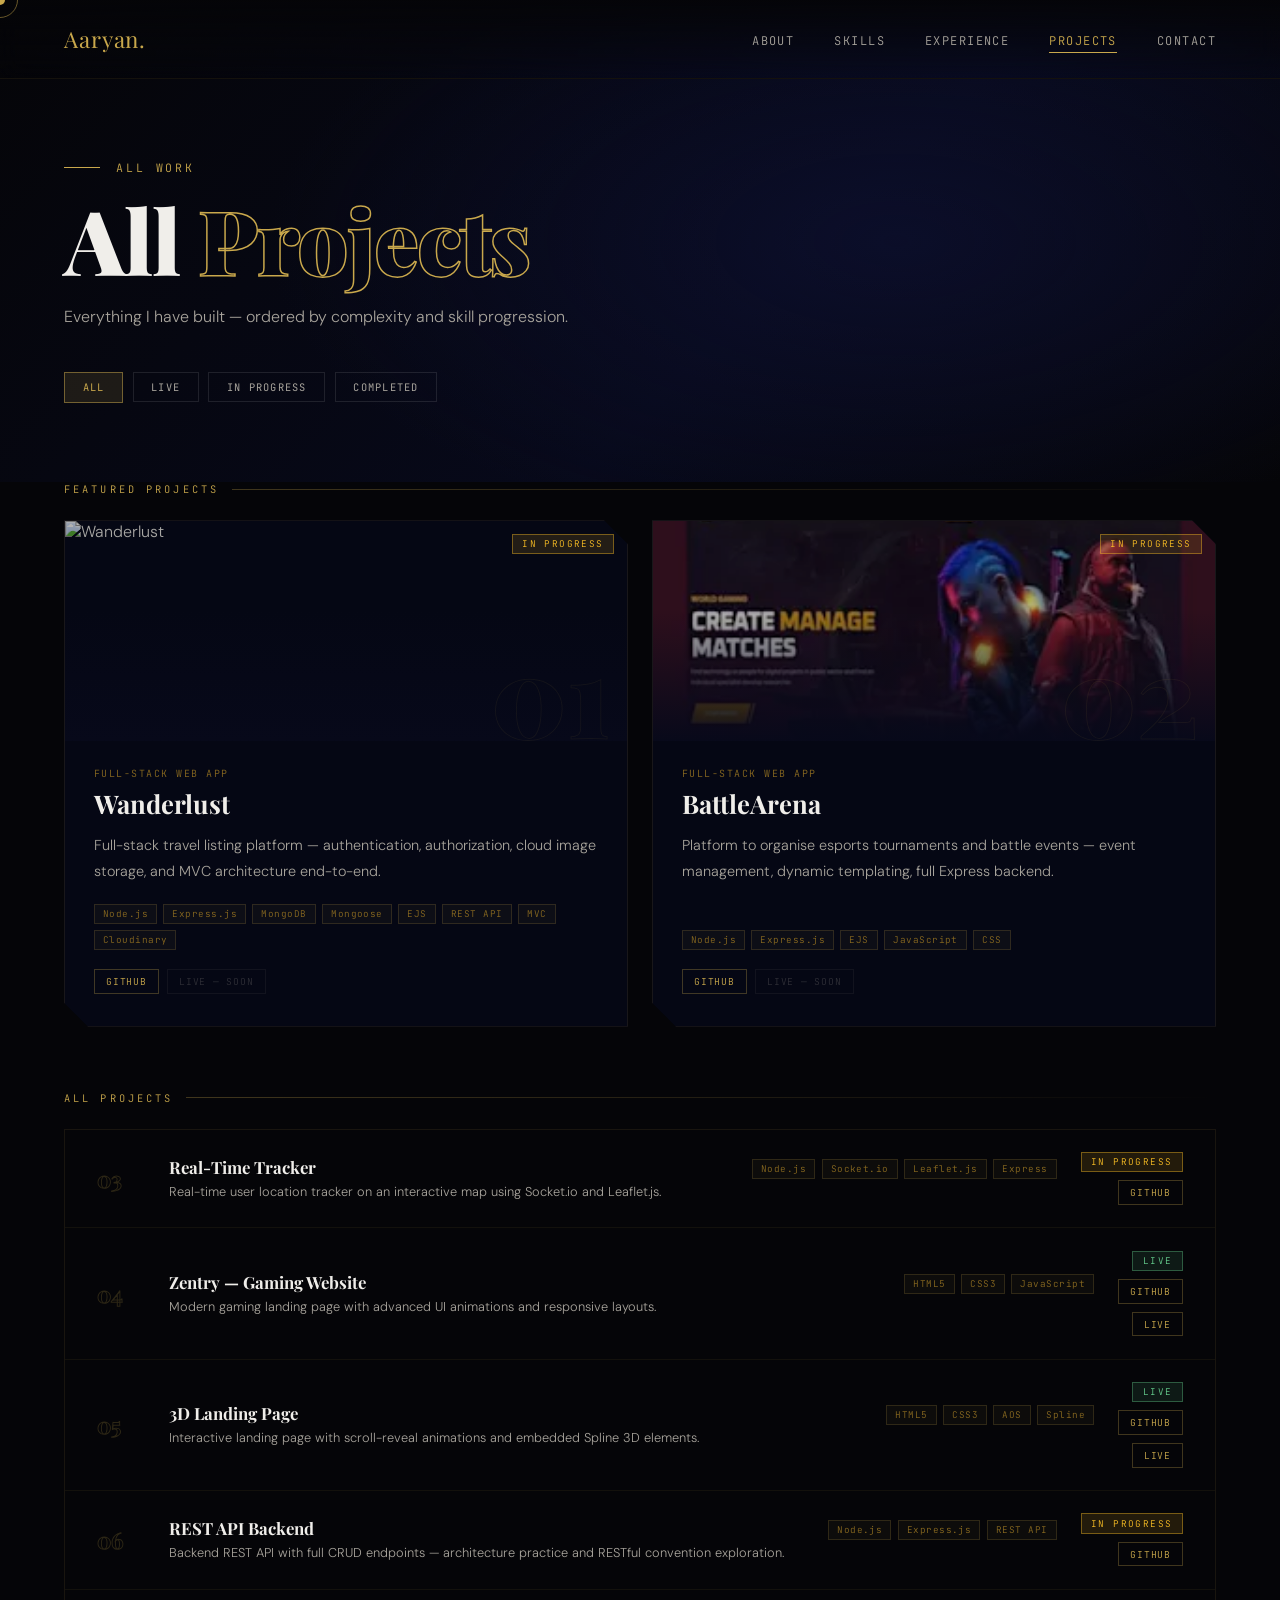
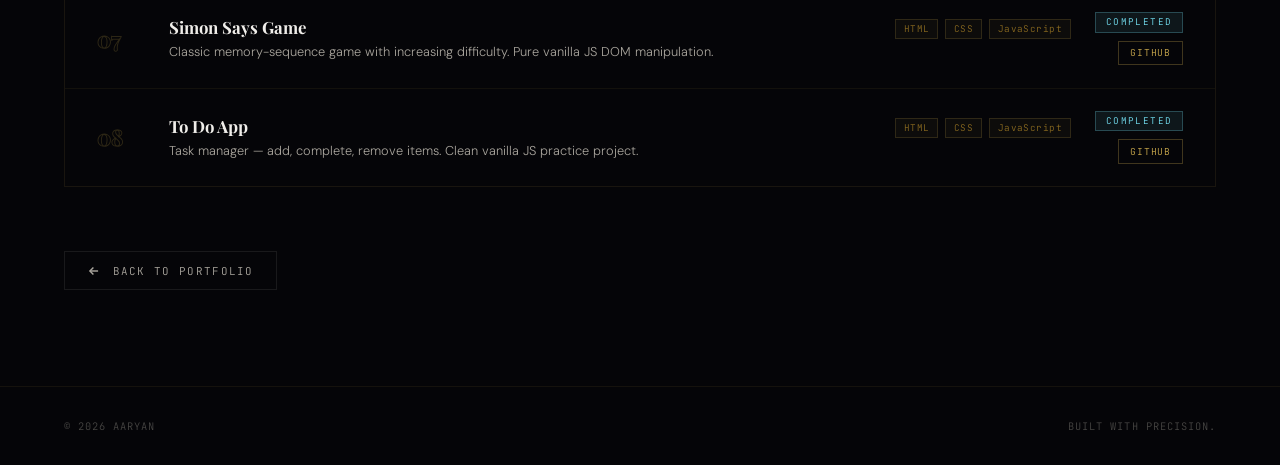
==== commit 9756fc73: "Refining" ====
--- a/projects.html
+++ b/projects.html
@@ -2,12 +2,13 @@
 <html lang="en">
 <head>
 <meta charset="UTF-8" />
+<meta name="author" content="Aaryan"> 
 <meta name="description" content="All projects by Aaryan — full-stack apps, frontend experiments, backend practice." />
 <meta property="og:title" content="Projects — Aaryan" />
 <meta property="og:description" content="Full-stack developer from Haryana. Node.js, MongoDB, React and more." />
 <meta property="og:image" content="https://aaryan-aggrawa-v1.netlify.app/previews/og-image.png" />
 <meta property="og:type" content="website" />
-<meta property="og:url" content="https://aaryan-aggrawa-v1.netlify.app/" />
+<meta property="og:url" content="https://aaryan-aggrawa-v1.netlify.app/projects" />
 <meta name="theme-color" content="#050508" />
 <link rel="icon" type="image/x-icon" href="favicon.ico">
 <link rel="icon" type="image/png" sizes="32x32" href="favicon-32x32.png">
@@ -198,7 +199,7 @@
 </div>
 </div>
 <footer class="page-footer">
-  <span>2026 Aaryan</span><span>Built with precision.</span>
+  <span>© 2026 Aaryan</span><span>Built with precision.</span>
 </footer>
 <script src="projects.js"></script>
 </body>
--- a/projects.css
+++ b/projects.css
@@ -57,6 +57,7 @@
   body { cursor: auto !important; }
   * { cursor: auto !important; }
   a, button { cursor: pointer !important; }
+  .filter-btn, .lbtn, .back-btn { cursor: pointer !important; }
 }
 
 /* ===================== NAV ===================== */
@@ -519,6 +520,8 @@
 .reveal-delay-1      { transition-delay: 0.1s; }
 .reveal-delay-2      { transition-delay: 0.2s; }
 .reveal-delay-3      { transition-delay: 0.3s; }
+.reveal-delay-4      { transition-delay: 0.4s; }
+.reveal-delay-5      { transition-delay: 0.5s; }
 
 /* ===================== RESPONSIVE ===================== */
 @media (max-width: 900px) {
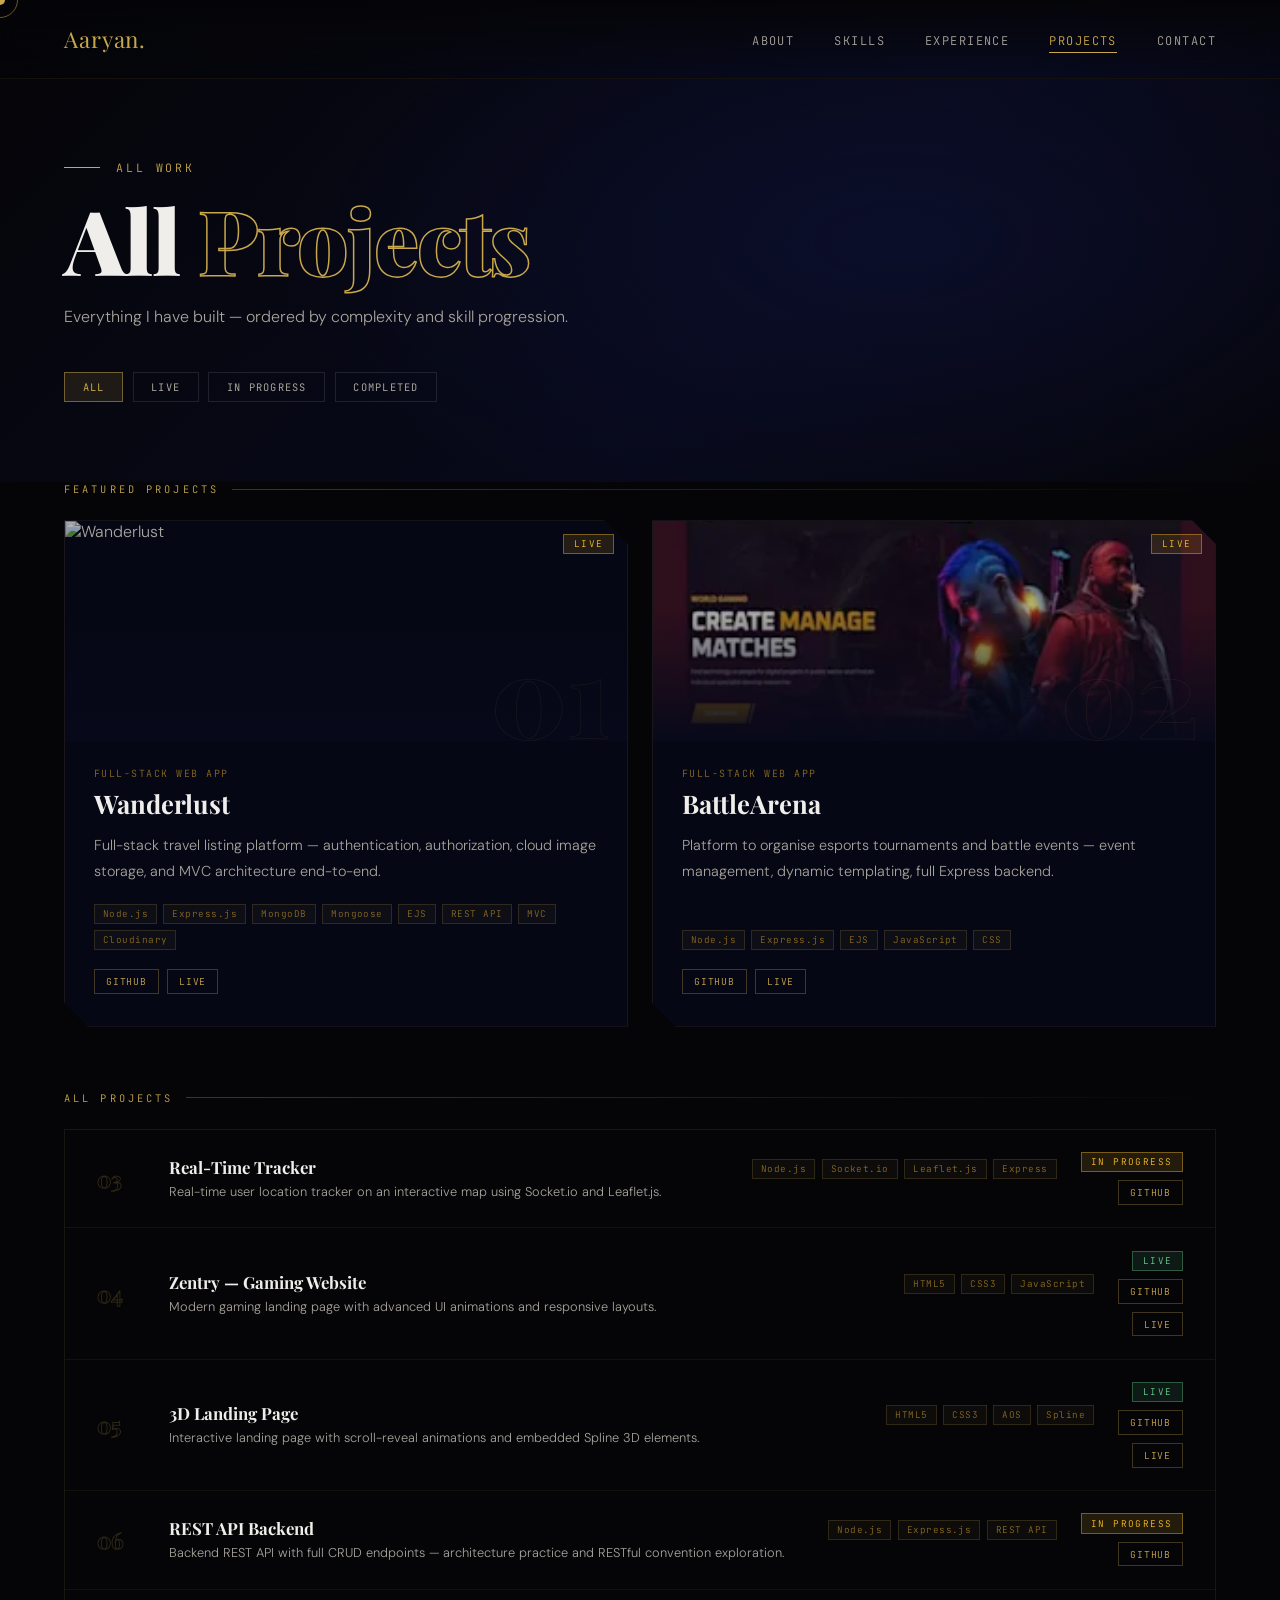
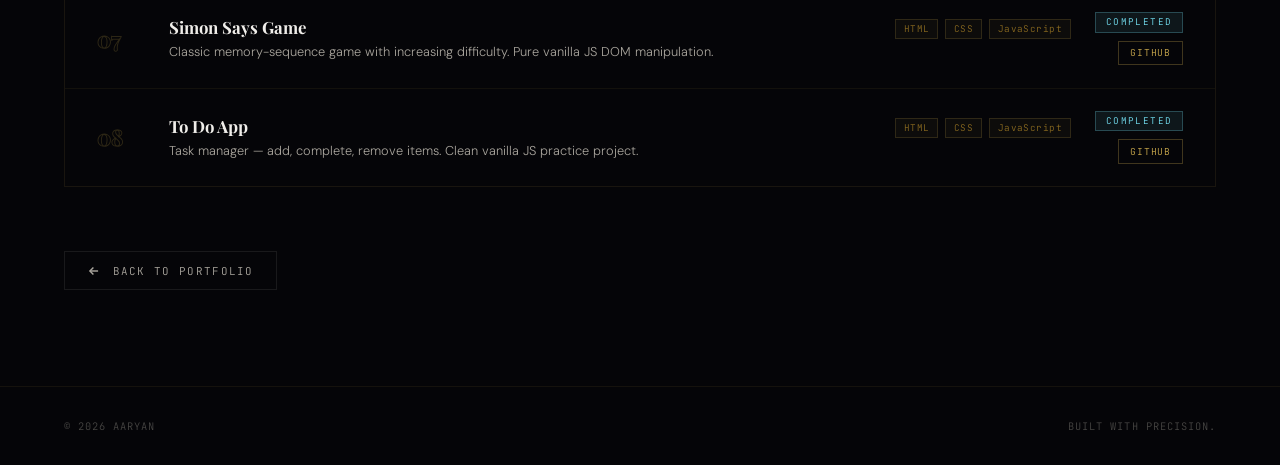
==== commit b2e78842: "Live Links" ====
--- a/projects.html
+++ b/projects.html
@@ -65,7 +65,7 @@
       <div class="feat-img">
         <img src="previews/wanderlust.png" alt="Wanderlust" />
         <div class="feat-img-fade"></div>
-        <span class="s-badge wip">In Progress</span>
+        <span class="s-badge wip">Live</span>
         <div class="feat-ghost">01</div>
       </div>
       <div class="feat-body">
@@ -79,7 +79,7 @@
         </div>
         <div class="links">
           <a href="https://github.com/ryan-4u/WanderLust" target="_blank" class="lbtn">GitHub</a>
-          <span class="lbtn-off">Live — Soon</span>
+          <a href="https://wanderlust-22cx.onrender.com/" target="_blank" class="lbtn">Live</a>
         </div>
       </div>
     </div>
@@ -88,7 +88,7 @@
       <div class="feat-img">
         <img src="previews/battlearena.webp" alt="BattleArena" />
         <div class="feat-img-fade"></div>
-        <span class="s-badge wip">In Progress</span>
+        <span class="s-badge wip">Live</span>
         <div class="feat-ghost">02</div>
       </div>
       <div class="feat-body">
@@ -101,7 +101,7 @@
         </div>
         <div class="links">
           <a href="https://github.com/ryan-4u/BattleArena" target="_blank" class="lbtn">GitHub</a>
-          <span class="lbtn-off">Live — Soon</span>
+          <a href="https://battlearena-ypvr.onrender.com/" target="_blank" class="lbtn">Live</a>
         </div>
       </div>
     </div>
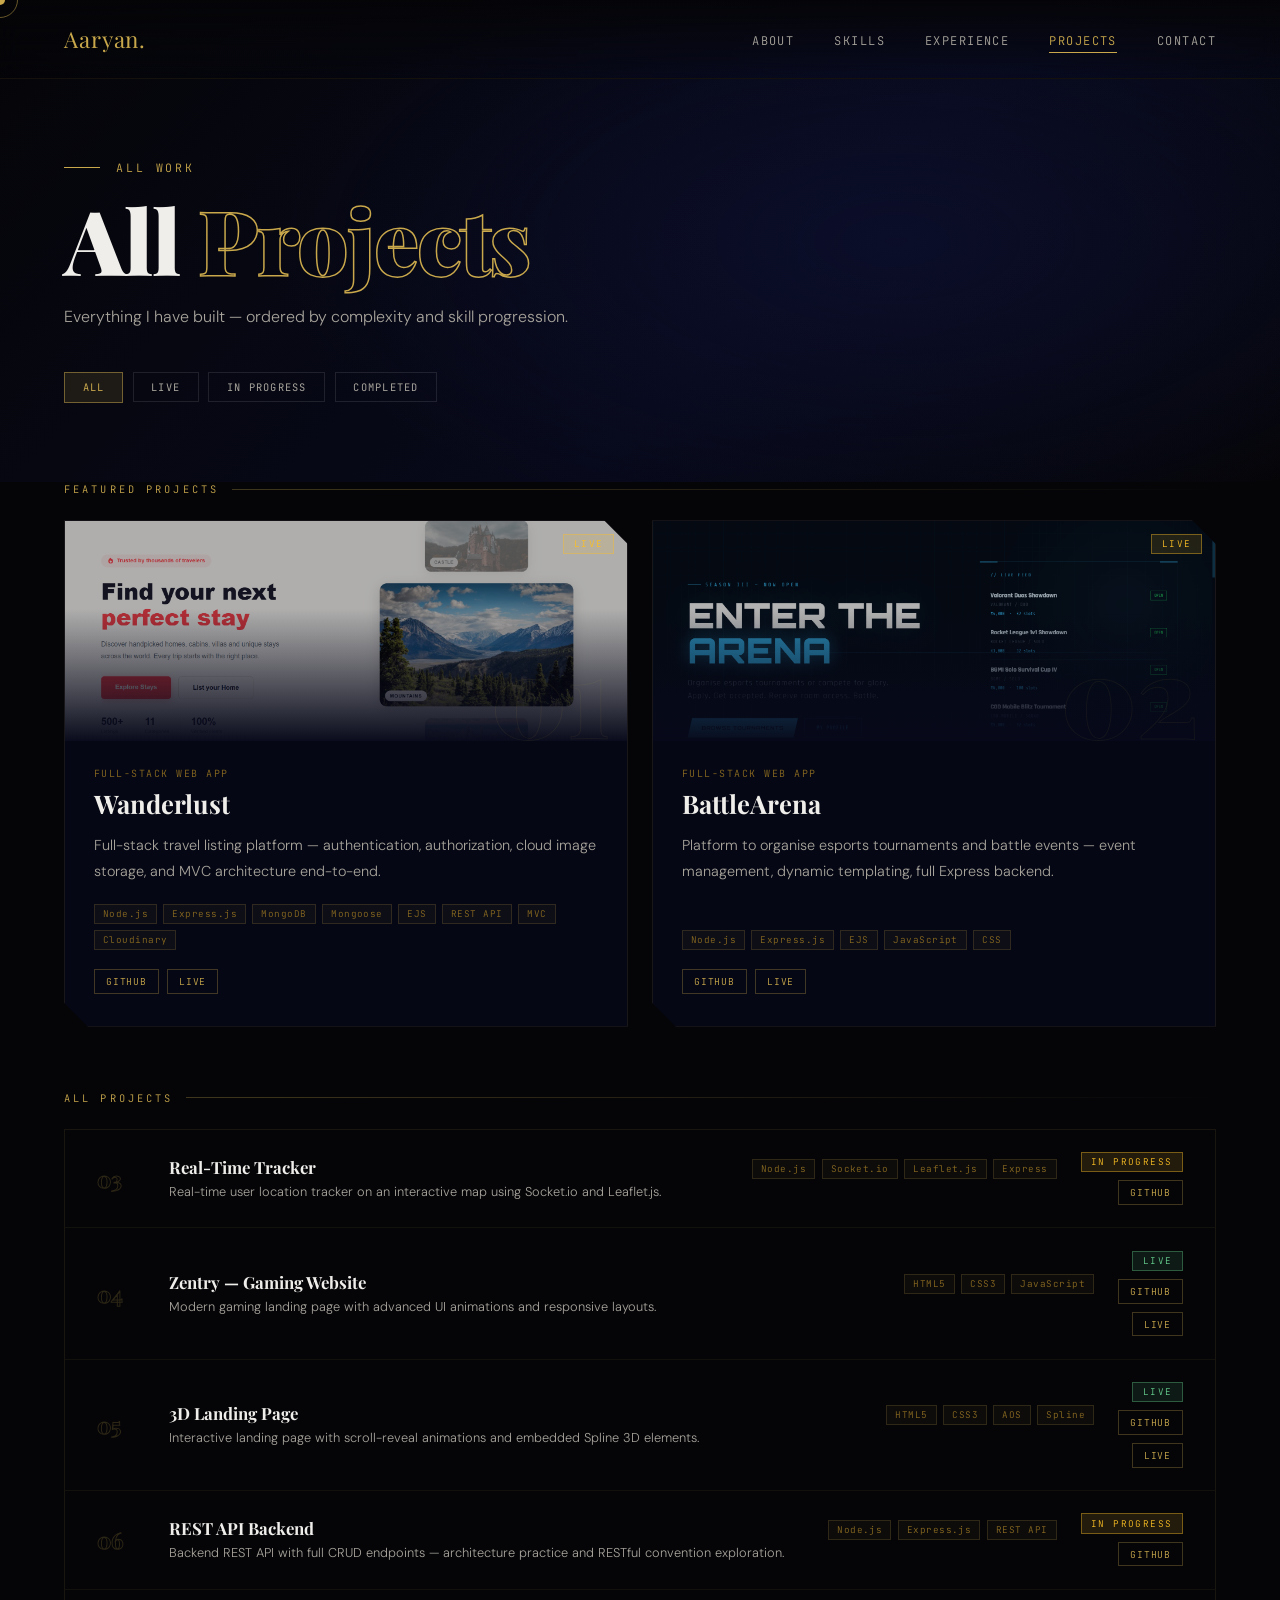
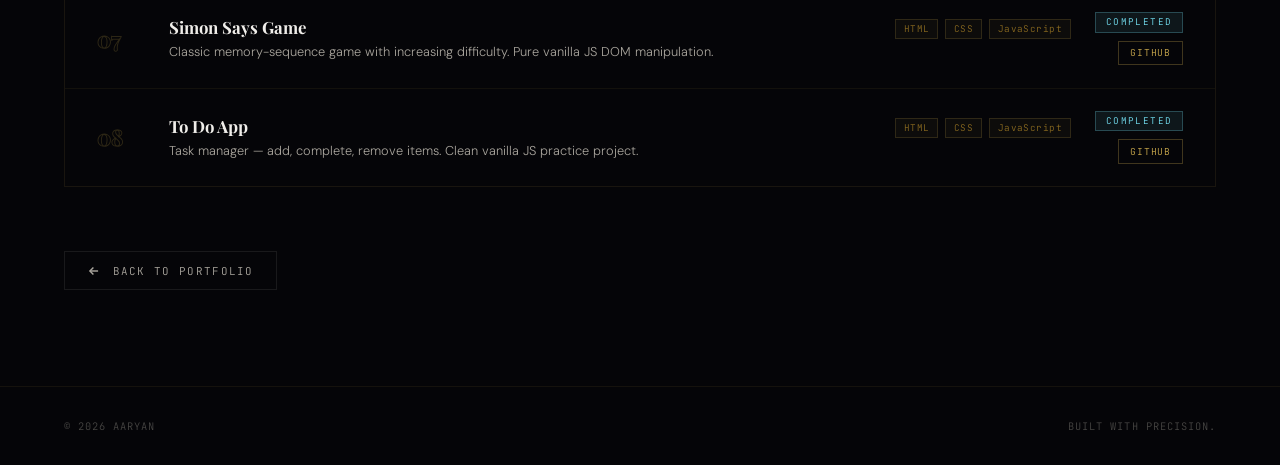
==== commit 5cb55641: "Proper Preview Images" ====
--- a/projects.html
+++ b/projects.html
@@ -63,7 +63,7 @@
 
     <div class="feat-card reveal" data-status="in-progress">
       <div class="feat-img">
-        <img src="previews/wanderlust.png" alt="Wanderlust" />
+        <img src="previews/wanderlust.PNG" alt="Wanderlust" />
         <div class="feat-img-fade"></div>
         <span class="s-badge wip">Live</span>
         <div class="feat-ghost">01</div>
@@ -86,7 +86,7 @@
 
     <div class="feat-card reveal reveal-delay-1" data-status="in-progress">
       <div class="feat-img">
-        <img src="previews/battlearena.webp" alt="BattleArena" />
+        <img src="previews/battlearena.PNG" alt="BattleArena" />
         <div class="feat-img-fade"></div>
         <span class="s-badge wip">Live</span>
         <div class="feat-ghost">02</div>
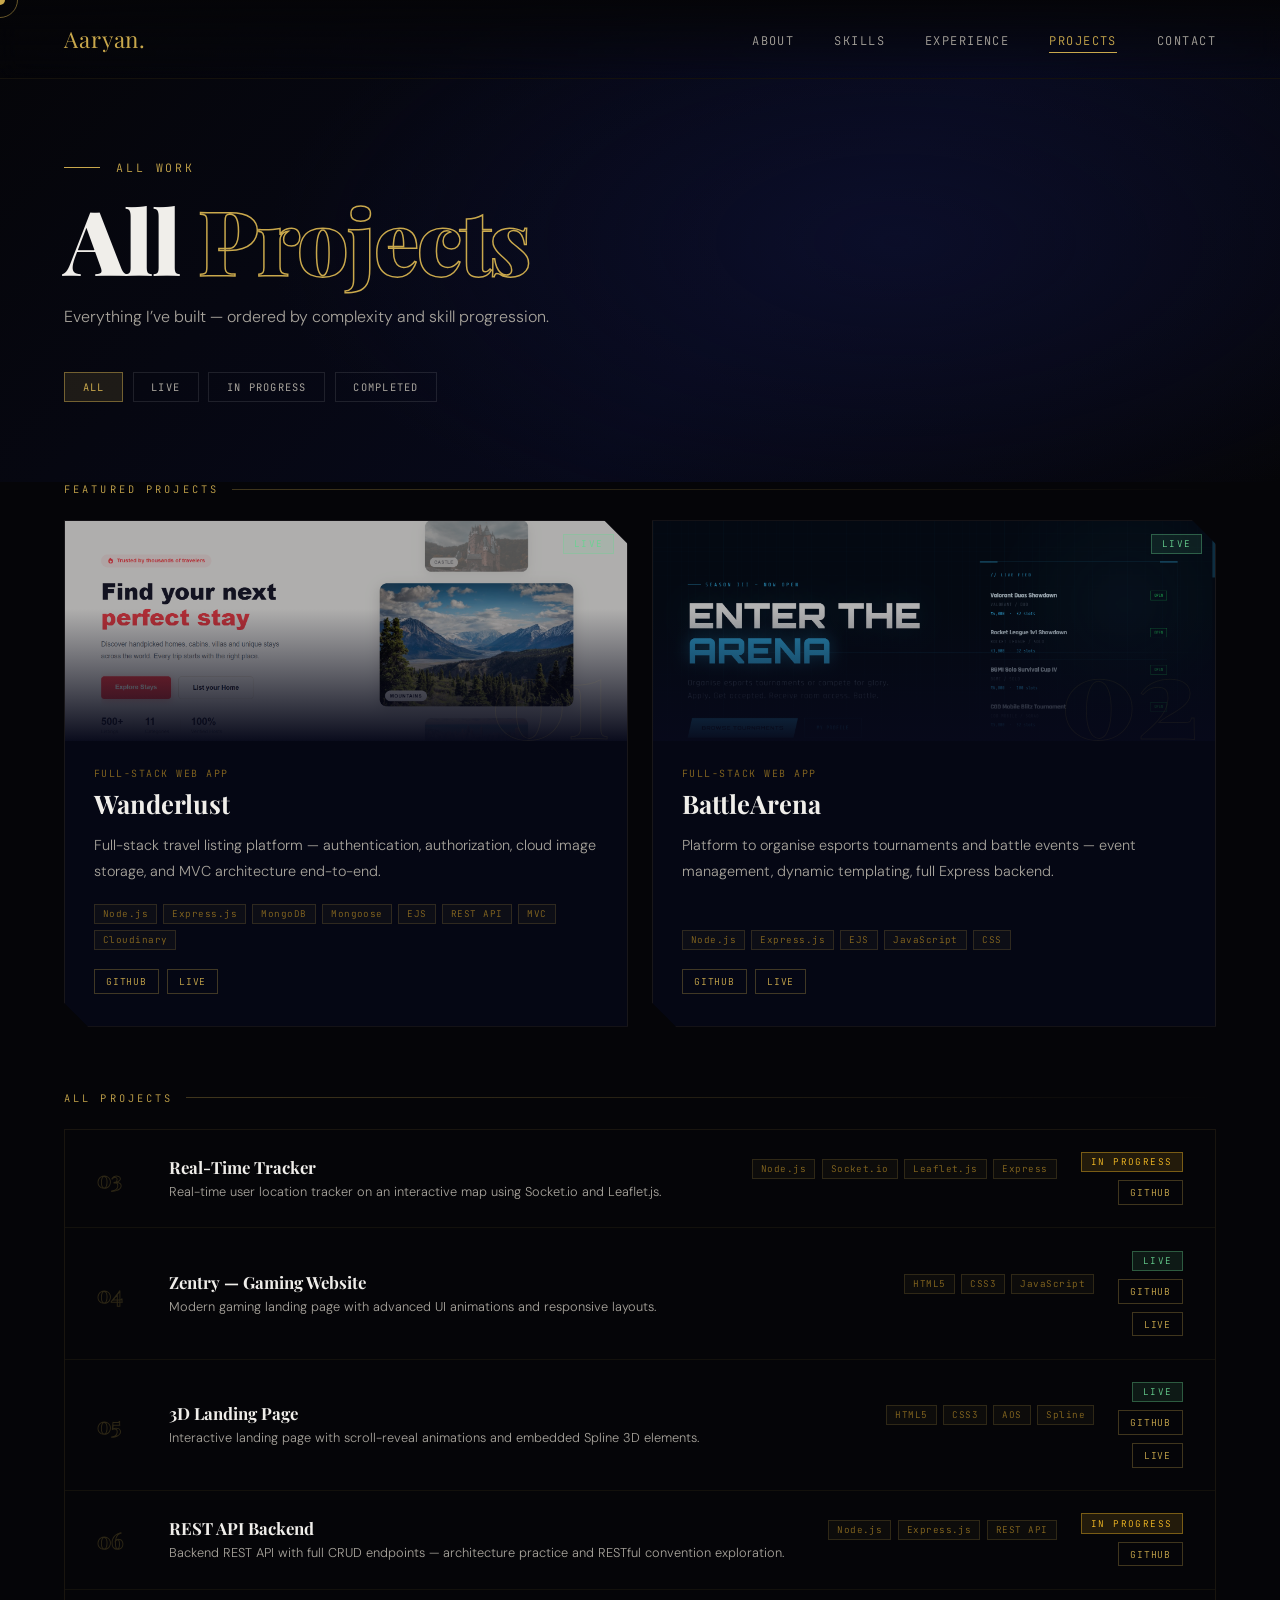
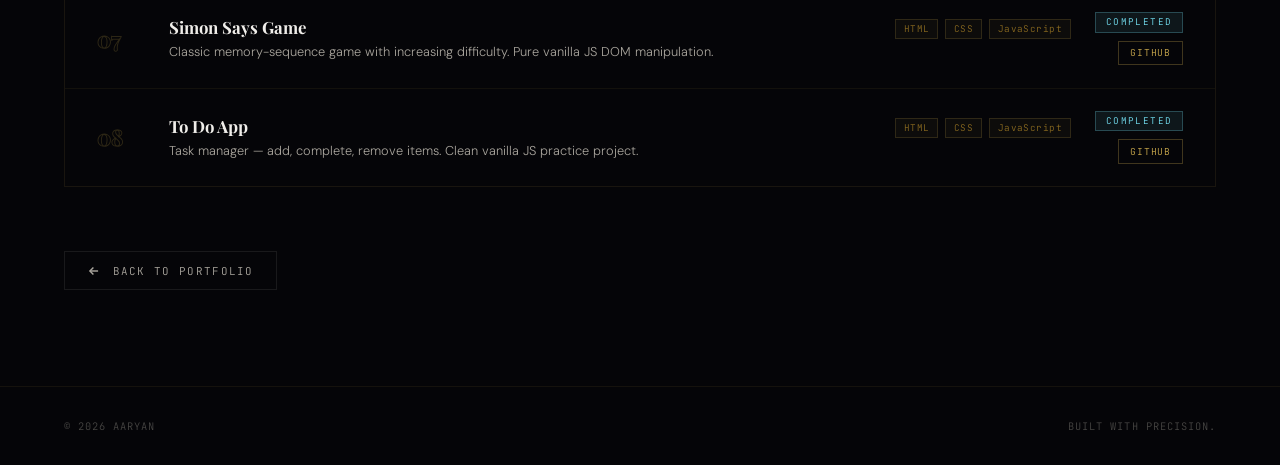
==== commit 0216d744: "Update projects page: add live links for Wanderlust and BattleArena, fix project status badges" ====
--- a/projects.html
+++ b/projects.html
@@ -48,7 +48,7 @@
   <div class="page-hero-content">
     <div class="page-eyebrow">All Work</div>
     <h1 class="page-title">All <em>Projects</em></h1>
-    <p class="page-sub">Everything I have built — ordered by complexity and skill progression.</p>
+    <p class="page-sub">Everything I’ve built — ordered by complexity and skill progression.</p>
     <div class="filter-bar">
       <button class="filter-btn active" data-filter="all">All</button>
       <button class="filter-btn" data-filter="live">Live</button>
@@ -61,11 +61,11 @@
   <div class="sec-label reveal featured-label">Featured Projects</div>
   <div class="featured-grid">
 
-    <div class="feat-card reveal" data-status="in-progress">
+    <div class="feat-card reveal" data-status="live">
       <div class="feat-img">
         <img src="previews/wanderlust.PNG" alt="Wanderlust" />
         <div class="feat-img-fade"></div>
-        <span class="s-badge wip">Live</span>
+        <span class="s-badge done ">Live</span>
         <div class="feat-ghost">01</div>
       </div>
       <div class="feat-body">
@@ -79,16 +79,16 @@
         </div>
         <div class="links">
           <a href="https://github.com/ryan-4u/WanderLust" target="_blank" class="lbtn">GitHub</a>
-          <a href="https://wanderlust-22cx.onrender.com/" target="_blank" class="lbtn">Live</a>
-        </div>
-      </div>
-    </div>
-
-    <div class="feat-card reveal reveal-delay-1" data-status="in-progress">
+          <a href="https://wanderlust-22cx.onrender.com/" target="_blank" rel="noopener noreferrer" class="lbtn">Live</a>
+        </div>
+      </div>
+    </div>
+
+    <div class="feat-card reveal reveal-delay-1" data-status="live">
       <div class="feat-img">
         <img src="previews/battlearena.PNG" alt="BattleArena" />
         <div class="feat-img-fade"></div>
-        <span class="s-badge wip">Live</span>
+        <span class="s-badge done">Live</span>
         <div class="feat-ghost">02</div>
       </div>
       <div class="feat-body">
@@ -101,7 +101,7 @@
         </div>
         <div class="links">
           <a href="https://github.com/ryan-4u/BattleArena" target="_blank" class="lbtn">GitHub</a>
-          <a href="https://battlearena-ypvr.onrender.com/" target="_blank" class="lbtn">Live</a>
+          <a href="https://battlearena-ypvr.onrender.com/" target="_blank" rel="noopener noreferrer" class="lbtn">Live</a>
         </div>
       </div>
     </div>
